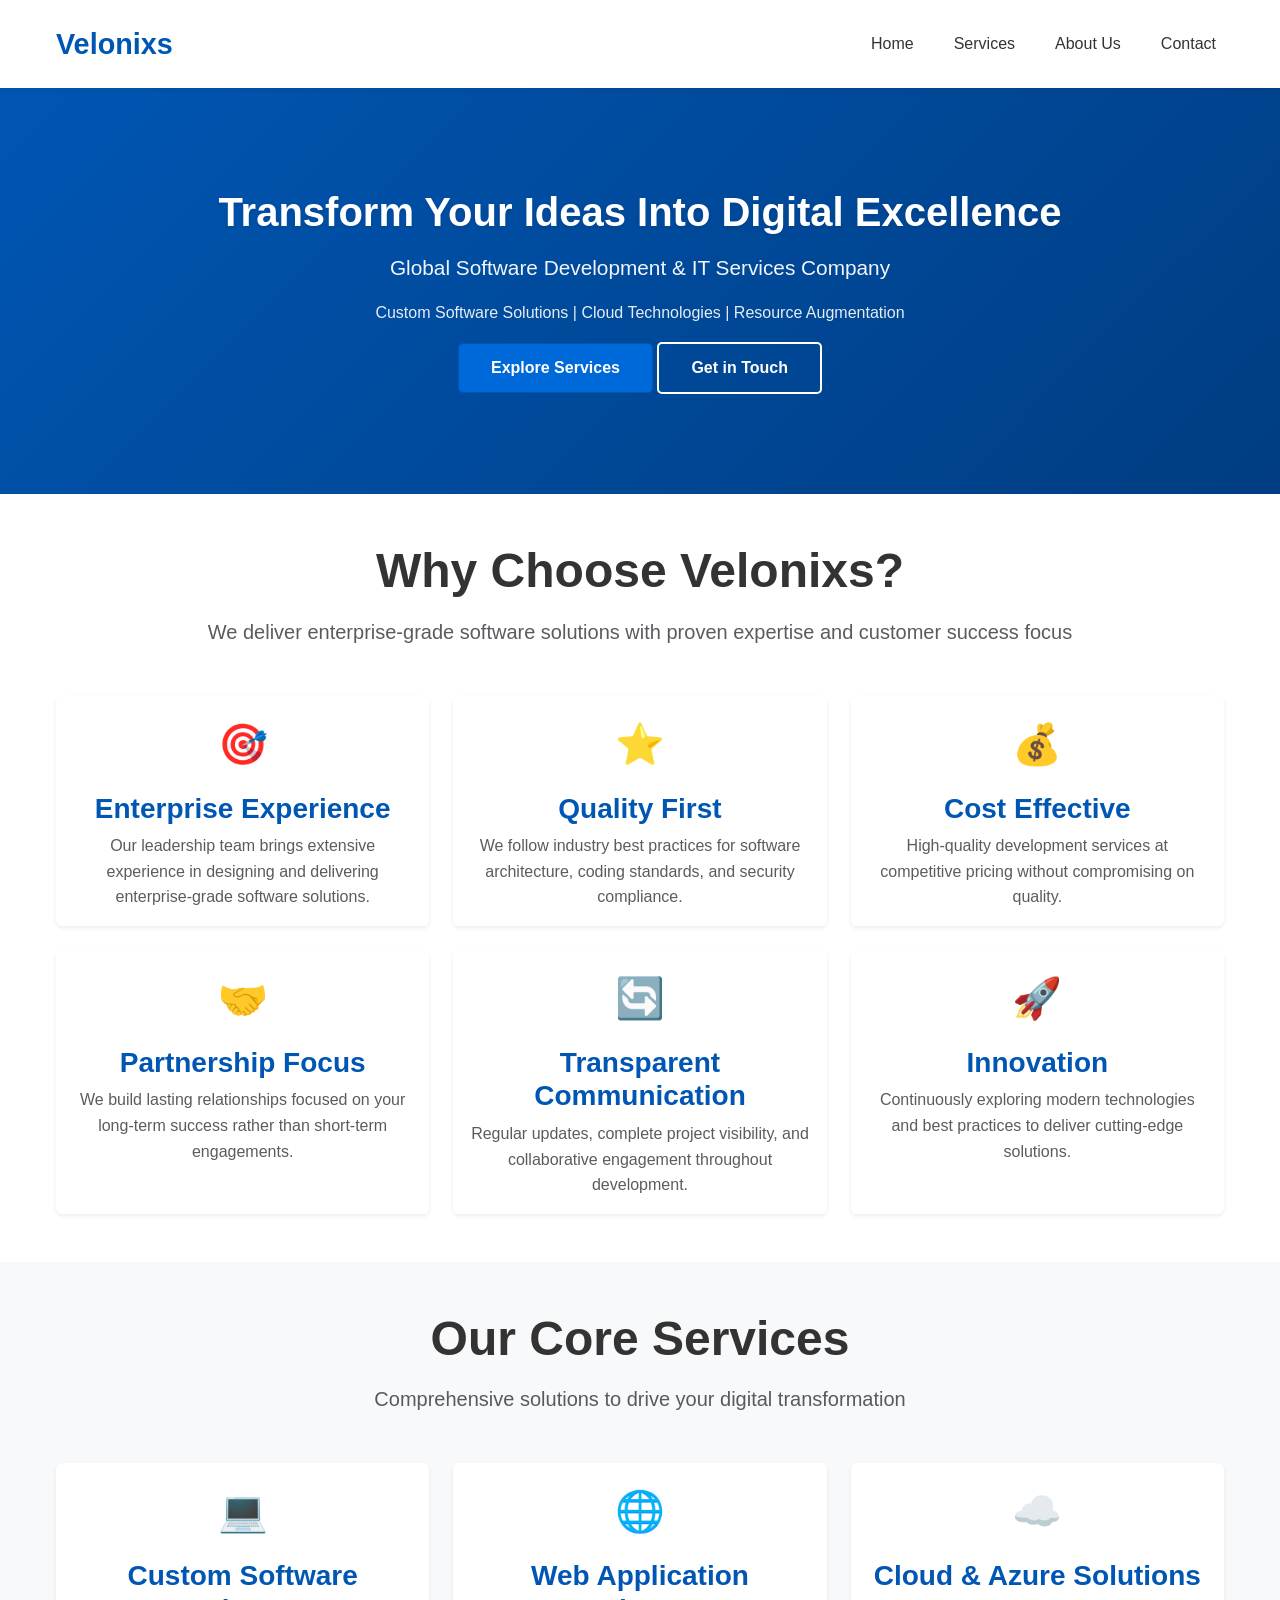
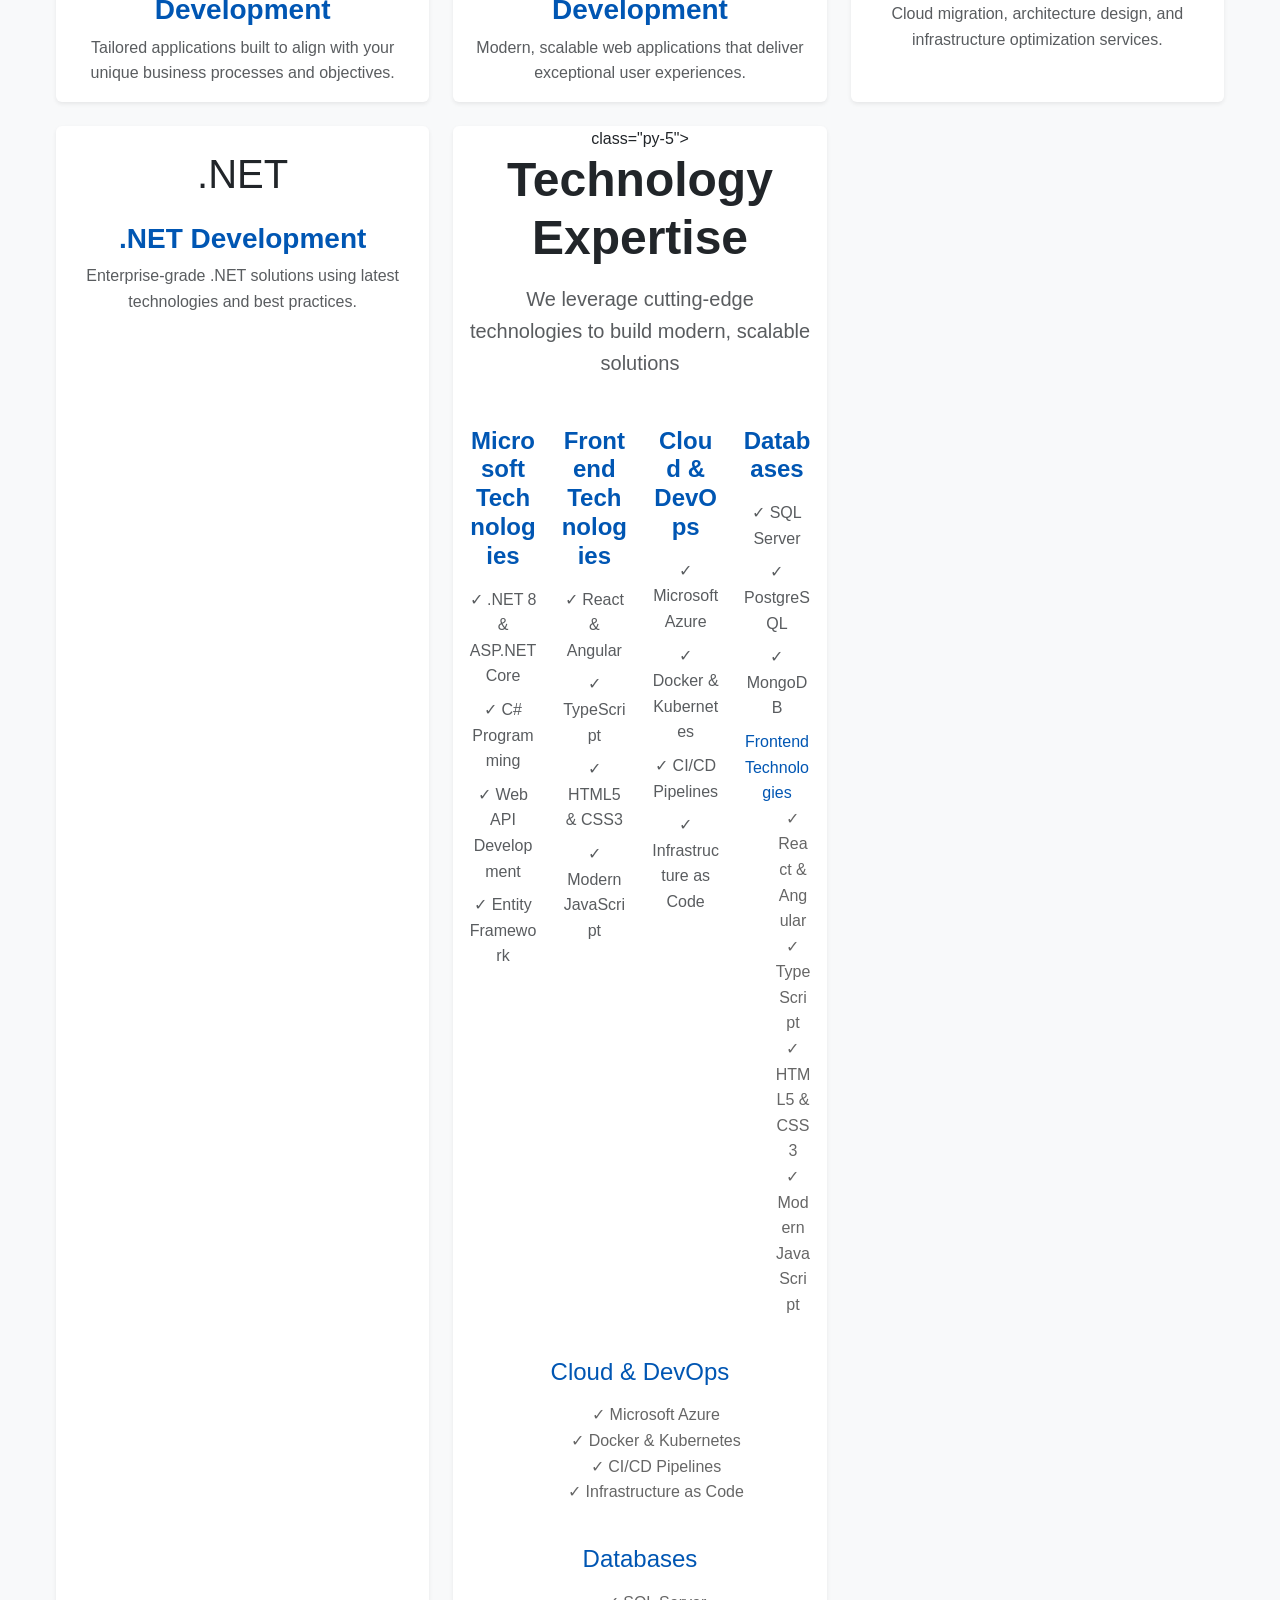
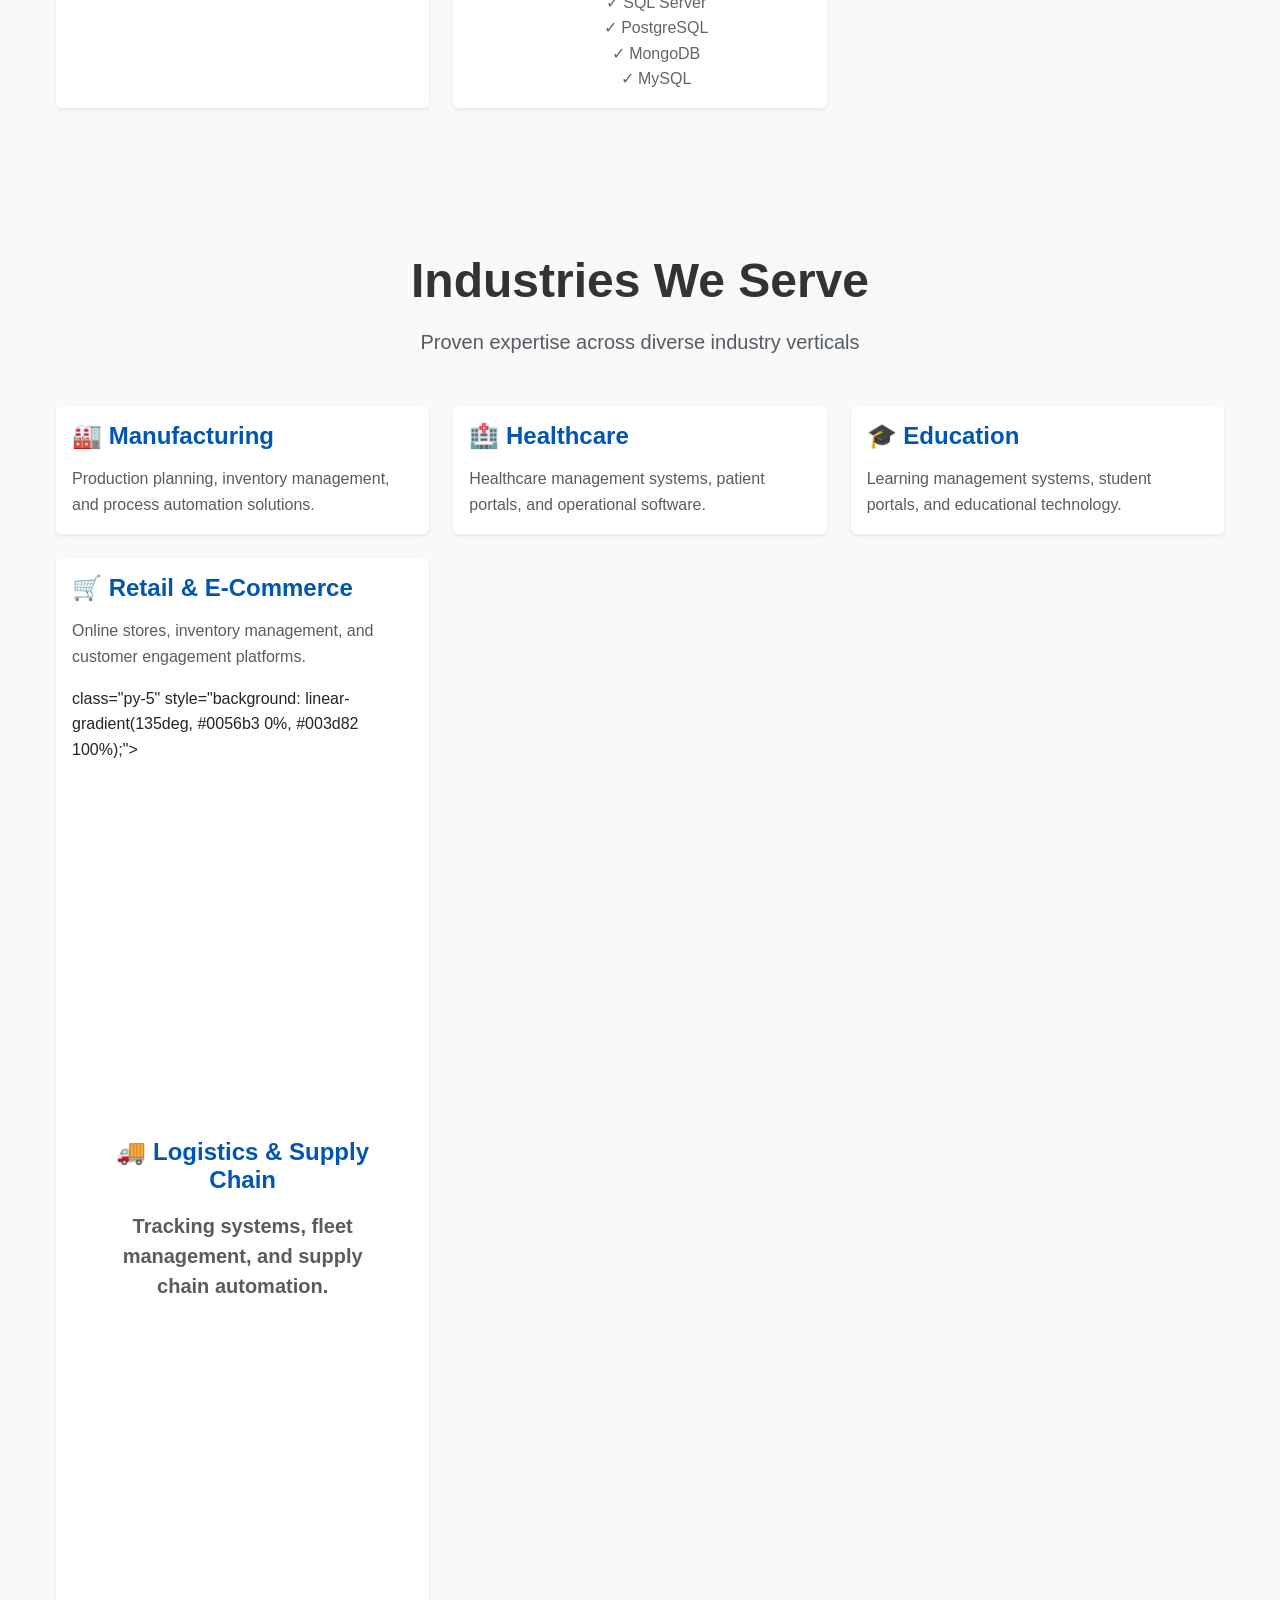
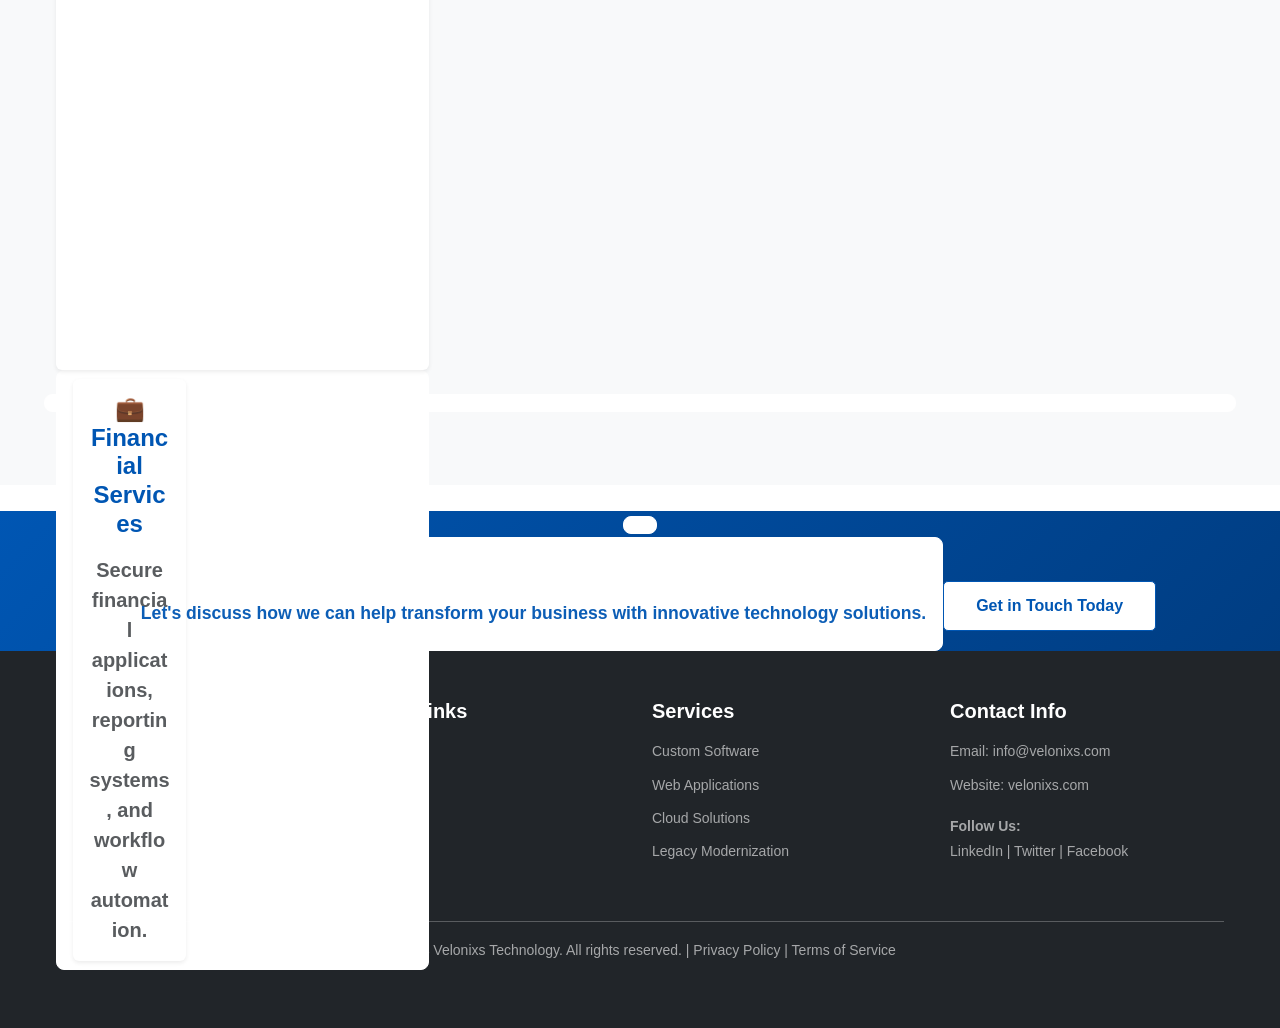
==== index.html @ e7ff10e7 "Initial commit" ====
<!DOCTYPE html>
<html lang="en">
<head>
  <meta charset="UTF-8">
  <meta name="viewport" content="width=device-width, initial-scale=1.0">
  <title>Velonixs - Software Development & IT Services</title>
  <!-- Bootstrap CSS -->
  <link href="https://cdn.jsdelivr.net/npm/bootstrap@5.3.0/dist/css/bootstrap.min.css" rel="stylesheet">
  <link rel="stylesheet" href="assets/css/style.css">
</head>
<body>
  <!-- Navigation -->
  <nav class="navbar navbar-expand-lg navbar-light bg-white sticky-top shadow-sm">
    <div class="container">
      <a class="navbar-brand fw-bold" href="index.html" style="color: #0056b3; font-size: 1.8rem;">Velonixs</a>
      <button class="navbar-toggler" type="button" data-bs-toggle="collapse" data-bs-target="#navbarNav" aria-controls="navbarNav" aria-expanded="false" aria-label="Toggle navigation">
        <span class="navbar-toggler-icon"></span>
      </button>
      <div class="collapse navbar-collapse" id="navbarNav">
        <div class="navbar-nav ms-auto">
          <a class="nav-link" href="index.html">Home</a>
          <a class="nav-link" href="services.html">Services</a>
          <a class="nav-link" href="about.html">About Us</a>
          <a class="nav-link" href="contact.html">Contact</a>
        </div>
      </div>
    </div>
  </nav>

  <!-- Hero Section -->
  <section class="hero">
    <div class="container">
      <h1>Transform Your Ideas Into Digital Excellence</h1>
      <p>Global Software Development & IT Services Company</p>
      <p style="font-size: 1rem; opacity: 0.9;">Custom Software Solutions | Cloud Technologies | Resource Augmentation</p>
      <div class="hero-cta">
        <a href="services.html" class="btn btn-primary" style="display: inline-block; padding: 0.75rem 2rem; background-color: #0069d9; color: white; border-radius: 5px; font-weight: 600;">Explore Services</a>
        <a href="contact.html" class="btn btn-outline-primary" style="display: inline-block; padding: 0.75rem 2rem; color: white; border: 2px solid white; border-radius: 5px; font-weight: 600;">Get in Touch</a>
      </div>
    </div>
  </section>

  <!-- Why Choose Us -->
  <section class="py-5">
    <div class="container">
      <div class="text-center mb-5">
        <h2 class="display-5 fw-bold mb-3">Why Choose Velonixs?</h2>
        <p class="lead text-muted">We deliver enterprise-grade software solutions with proven expertise and customer success focus</p>
      </div>
      <div class="row g-4">
        <div class="col-md-6 col-lg-4">
          <div class="card h-100 border-0 shadow-sm text-center">
            <div class="card-body">
              <div class="fs-1 mb-3">🎯</div>
              <h3 class="card-title text-primary">Enterprise Experience</h3>
              <p class="card-text text-muted">Our leadership team brings extensive experience in designing and delivering enterprise-grade software solutions.</p>
            </div>
          </div>
        </div>
        <div class="col-md-6 col-lg-4">
          <div class="card h-100 border-0 shadow-sm text-center">
            <div class="card-body">
              <div class="fs-1 mb-3">⭐</div>
              <h3 class="card-title text-primary">Quality First</h3>
              <p class="card-text text-muted">We follow industry best practices for software architecture, coding standards, and security compliance.</p>
            </div>
          </div>
        </div>
        <div class="col-md-6 col-lg-4">
          <div class="card h-100 border-0 shadow-sm text-center">
            <div class="card-body">
              <div class="fs-1 mb-3">💰</div>
              <h3 class="card-title text-primary">Cost Effective</h3>
              <p class="card-text text-muted">High-quality development services at competitive pricing without compromising on quality.</p>
            </div>
          </div>
        </div>
        <div class="col-md-6 col-lg-4">
          <div class="card h-100 border-0 shadow-sm text-center">
            <div class="card-body">
              <div class="fs-1 mb-3">🤝</div>
              <h3 class="card-title text-primary">Partnership Focus</h3>
              <p class="card-text text-muted">We build lasting relationships focused on your long-term success rather than short-term engagements.</p>
            </div>
          </div>
        </div>
        <div class="col-md-6 col-lg-4">
          <div class="card h-100 border-0 shadow-sm text-center">
            <div class="card-body">
              <div class="fs-1 mb-3">🔄</div>
              <h3 class="card-title text-primary">Transparent Communication</h3>
              <p class="card-text text-muted">Regular updates, complete project visibility, and collaborative engagement throughout development.</p>
            </div>
          </div>
        </div>
        <div class="col-md-6 col-lg-4">
          <div class="card h-100 border-0 shadow-sm text-center">
            <div class="card-body">
              <div class="fs-1 mb-3">🚀</div>
              <h3 class="card-title text-primary">Innovation</h3>
              <p class="card-text text-muted">Continuously exploring modern technologies and best practices to deliver cutting-edge solutions.</p>
            </div>
          </div>
        </div>
      </div>
    </div>
  </section>

  <!-- Quick Services -->
  <section class="py-5 bg-light">
    <div class="container">
      <div class="text-center mb-5">
        <h2 class="display-5 fw-bold mb-3">Our Core Services</h2>
        <p class="lead text-muted">Comprehensive solutions to drive your digital transformation</p>
      </div>
      <div class="row g-4 mb-5">
        <div class="col-md-6 col-lg-4">
          <div class="card h-100 border-0 shadow-sm text-center">
            <div class="card-body">
              <div class="fs-1 mb-3">💻</div>
              <h3 class="card-title text-primary">Custom Software Development</h3>
              <p class="card-text text-muted">Tailored applications built to align with your unique business processes and objectives.</p>
            </div>
          </div>
        </div>
        <div class="col-md-6 col-lg-4">
          <div class="card h-100 border-0 shadow-sm text-center">
            <div class="card-body">
              <div class="fs-1 mb-3">🌐</div>
              <h3 class="card-title text-primary">Web Application Development</h3>
              <p class="card-text text-muted">Modern, scalable web applications that deliver exceptional user experiences.</p>
            </div>
          </div>
        </div>
        <div class="col-md-6 col-lg-4">
          <div class="card h-100 border-0 shadow-sm text-center">
            <div class="card-body">
              <div class="fs-1 mb-3">☁️</div>
              <h3 class="card-title text-primary">Cloud & Azure Solutions</h3>
              <p class="card-text text-muted">Cloud migration, architecture design, and infrastructure optimization services.</p>
            </div>
          </div>
        </div>
        <div class="col-md-6 col-lg-4">
          <div class="card h-100 border-0 shadow-sm text-center">
            <div class="card-body">
              <div class="fs-1 mb-3">.NET</div>
              <h3 class="card-title text-primary">.NET Development</h3>
              <p class="card-text text-muted">Enterprise-grade .NET solutions using latest technologies and best practices.</p>
            </div>
          </div>
        </div>
        <div class="col-md-6 col-lg-4">
          <div class="card h-100 border-0 shadow-sm text-center">
           class="py-5">
    <div class="container">
      <div class="text-center mb-5">
        <h2 class="display-5 fw-bold mb-3">Technology Expertise</h2>
        <p class="lead text-muted">We leverage cutting-edge technologies to build modern, scalable solutions</p>
      </div>
      <div class="row g-4">
        <div class="col-md-6 col-lg-3">
          <h4 class="text-primary fw-bold mb-3">Microsoft Technologies</h4>
          <ul class="list-unstyled text-muted">
            <li class="mb-2">✓ .NET 8 & ASP.NET Core</li>
            <li class="mb-2">✓ C# Programming</li>
            <li class="mb-2">✓ Web API Development</li>
            <li class="mb-2">✓ Entity Framework</li>
          </ul>
        </div>
        <div class="col-md-6 col-lg-3">
          <h4 class="text-primary fw-bold mb-3">Frontend Technologies</h4>
          <ul class="list-unstyled text-muted">
            <li class="mb-2">✓ React & Angular</li>
            <li class="mb-2">✓ TypeScript</li>
            <li class="mb-2">✓ HTML5 & CSS3</li>
            <li class="mb-2">✓ Modern JavaScript</li>
          </ul>
        </div>
        <div class="col-md-6 col-lg-3">
          <h4 class="text-primary fw-bold mb-3">Cloud & DevOps</h4>
          <ul class="list-unstyled text-muted">
            <li class="mb-2">✓ Microsoft Azure</li>
            <li class="mb-2">✓ Docker & Kubernetes</li>
            <li class="mb-2">✓ CI/CD Pipelines</li>
            <li class="mb-2">✓ Infrastructure as Code</li>
          </ul>
        </div>
        <div class="col-md-6 col-lg-3">
          <h4 class="text-primary fw-bold mb-3">Databases</h4>
          <ul class="list-unstyled text-muted">
            <li class="mb-2">✓ SQL Server</li>
            <li class="mb-2">✓ PostgreSQL</li>
            <li class="mb-2">✓ MongoDB</li>
            <li class="mb-2"
          <h4 style="color: #0056b3; margin-bottom: 1rem;">Frontend Technologies</h4>
          <ul style="list-style: none; color: #666;">
            <li>✓ React & Angular</li>
            <li>✓ TypeScript</li>
            <li>✓ HTML5 & CSS3</li>
            <li>✓ Modern JavaScript</li>
          </ul>
        </div>
        <div>
          <h4 style="color: #0056b3; margin-bottom: 1rem;">Cloud & DevOps</h4>
          <ul style="list-style: none; color: #666;">
            <li>✓ Microsoft Azure</li>
            <li>✓ Docker & Kubernetes</li>
            <li>✓ CI/CD Pipelines</li>
            <li>✓ Infrastructure as Code</li>
          </ul>
        </div>
        <div>
          <h4 style="color: #0056b3; margin-bottom: 1rem;">Databases</h4>
          <ul style="list-style: none; color: #666;">
            <li>✓ SQL Server</li>
            <li>✓ PostgreSQL</li>
            <li>✓ MongoDB</li>
            <li>✓ MySQL</li>
          </ul>
        </div>
      </div>
    </div>
  </section>

  <!-- Industries We Serve -->
  <section class="py-5 bg-light">
    <div class="container">
      <div class="text-center mb-5">
        <h2 class="display-5 fw-bold mb-3">Industries We Serve</h2>
        <p class="lead text-muted">Proven expertise across diverse industry verticals</p>
      </div>
      <div class="row g-4">
        <div class="col-md-6 col-lg-4">
          <div class="card h-100 border-0 shadow-sm">
            <div class="card-body">
              <h4 class="card-title text-primary mb-3">🏭 Manufacturing</h4>
              <p class="card-text text-muted">Production planning, inventory management, and process automation solutions.</p>
            </div>
          </div>
        </div>
        <div class="col-md-6 col-lg-4">
          <div class="card h-100 border-0 shadow-sm">
            <div class="card-body">
              <h4 class="card-title text-primary mb-3">🏥 Healthcare</h4>
              <p class="card-text text-muted">Healthcare management systems, patient portals, and operational software.</p>
            </div>
          </div>
        </div>
        <div class="col-md-6 col-lg-4">
          <div class="card h-100 border-0 shadow-sm">
            <div class="card-body">
              <h4 class="card-title text-primary mb-3">🎓 Education</h4>
              <p class="card-text text-muted">Learning management systems, student portals, and educational technology.</p>
            </div>
          </div>
        </div>
        <div class="col-md-6 col-lg-4">
          <div class="card h-100 border-0 shadow-sm">
            <div class="card-body">
              <h4 class="card-title text-primary mb-3">🛒 Retail & E-Commerce</h4>
              <p class="card-text text-muted">Online stores, inventory management, and customer engagement platforms.</p>
           class="py-5" style="background: linear-gradient(135deg, #0056b3 0%, #003d82 100%);">
    <div class="container text-center text-white">
      <h2 class="display-5 fw-bold mb-3">Ready to Accelerate Your Digital Journey?</h2>
      <p class="lead mb-4">Let's discuss how we can help transform your business with innovative technology solutions.</p>
      <a href="contact.html" class="btn btn-light btn-lg fw-bold
            <div class="card-body">
              <h4 class="card-title text-primary mb-3">🚚 Logistics & Supply Chain</h4>
              <p class="card-text text-muted">Tracking systems, fleet management, and supply chain automation.</p>
            </div>
          </div>
        </div>
        <div class="col-md-6 col-lg-4">
          <div class="card h-100 border-0 shadow-sm">
            <div class="card-body">
              <h4 class="card-title text-primary mb-3">💼 Financial Services</h4>
              <p class="card-text text-muted">Secure financial applications, reporting systems, and workflow automation.</p>
            </div>
          </div>
        </div>
      </div>
    </div>
  </section>

  <!-- CTA Section -->
  <section style="background: linear-gradient(135deg, #0056b3 0%, #003d82 100%); color: white; text-align: center;">
    <div class="container">
      <h2 style="color: white;">Ready to Accelerate Your Digital Journey?</h2>
      <p style="font-size: 1.1rem; margin-top: 1rem; opacity: 0.95;">Let's discuss how we can help transform your business with innovative technology solutions.</p>
      <a href="contact.html" class="btn btn-primary" style="display: inline-block; margin-top: 1.5rem; padding: 0.75rem 2rem; background-color: white; color: #0056b3; border-radius: 5px; font-weight: 600;">Get in Touch Today</a>
    </div>
  </section>

  <!-- Footer -->
  <footer class="bg-dark text-white py-5">
    <div class="container">
      <div class="row g-4 mb-4">
        <div class="col-md-6 col-lg-3">
          <h5 class="fw-bold mb-3">Velonixs Technology</h5>
          <p class="text-white-50 small">Global software development and IT services company specializing in custom software solutions and cloud technologies.</p>
          <p class="text-white-50 small">Headquartered in India | Serving Clients Globally</p>
        </div>
        <div class="col-md-6 col-lg-3">
          <h5 class="fw-bold mb-3">Quick Links</h5>
          <ul class="list-unstyled text-white-50">
            <li class="mb-2"><a href="index.html" class="text-white-50 text-decoration-none">Home</a></li>
            <li class="mb-2"><a href="services.html" class="text-white-50 text-decoration-none">Services</a></li>
            <li class="mb-2"><a href="about.html" class="text-white-50 text-decoration-none">About Us</a></li>
            <li class="mb-2"><a href="contact.html" class="text-white-50 text-decoration-none">Contact</a></li>
          </ul>
        </div>
        <div class="col-md-6 col-lg-3">
          <h5 class="fw-bold mb-3">Services</h5>
          <ul class="list-unstyled text-white-50 small">
            <li class="mb-2"><a href="services.html#custom-software" class="text-white-50 text-decoration-none">Custom Software</a></li>
            <li class="mb-2"><a href="services.html#web-apps" class="text-white-50 text-decoration-none">Web Applications</a></li>
            <li class="mb-2"><a href="services.html#cloud" class="text-white-50 text-decoration-none">Cloud Solutions</a></li>
            <li class="mb-2"><a href="services.html#legacy" class="text-white-50 text-decoration-none">Legacy Modernization</a></li>
          </ul>
        </div>
        <div class="col-md-6 col-lg-3">
          <h5 class="fw-bold mb-3">Contact Info</h5>
          <ul class="list-unstyled text-white-50 small">
            <li class="mb-2">Email: <a href="mailto:info@velonixs.com" class="text-white-50 text-decoration-none">info@velonixs.com</a></li>
            <li class="mb-2">Website: <a href="https://velonixs.com" class="text-white-50 text-decoration-none">velonixs.com</a></li>
            <li class="mt-3">
              <strong>Follow Us:</strong><br>
              <a href="#" class="text-white-50 text-decoration-none">LinkedIn</a> |
              <a href="#" class="text-white-50 text-decoration-none">Twitter</a> |
              <a href="#" class="text-white-50 text-decoration-none">Facebook</a>
            </li>
          </ul>
        </div>
      </div>
      <hr class="bg-white-50">
      <div class="text-center text-white-50 small">
        <p>&copy; 2024 Velonixs Technology. All rights reserved. | <a href="#" class="text-white-50 text-decoration-none">Privacy Policy</a> | <a href="#" class="text-white-50 text-decoration-none">Terms of Service</a></p>
      </div>
    </div>
  </footer>

  <!-- Bootstrap JS -->
  <script src="https://cdn.jsdelivr.net/npm/bootstrap@5.3.0/dist/js/bootstrap.bundle.min.js"></script>
  <script src="assets/js/main.js"></script>
</body>
</html>
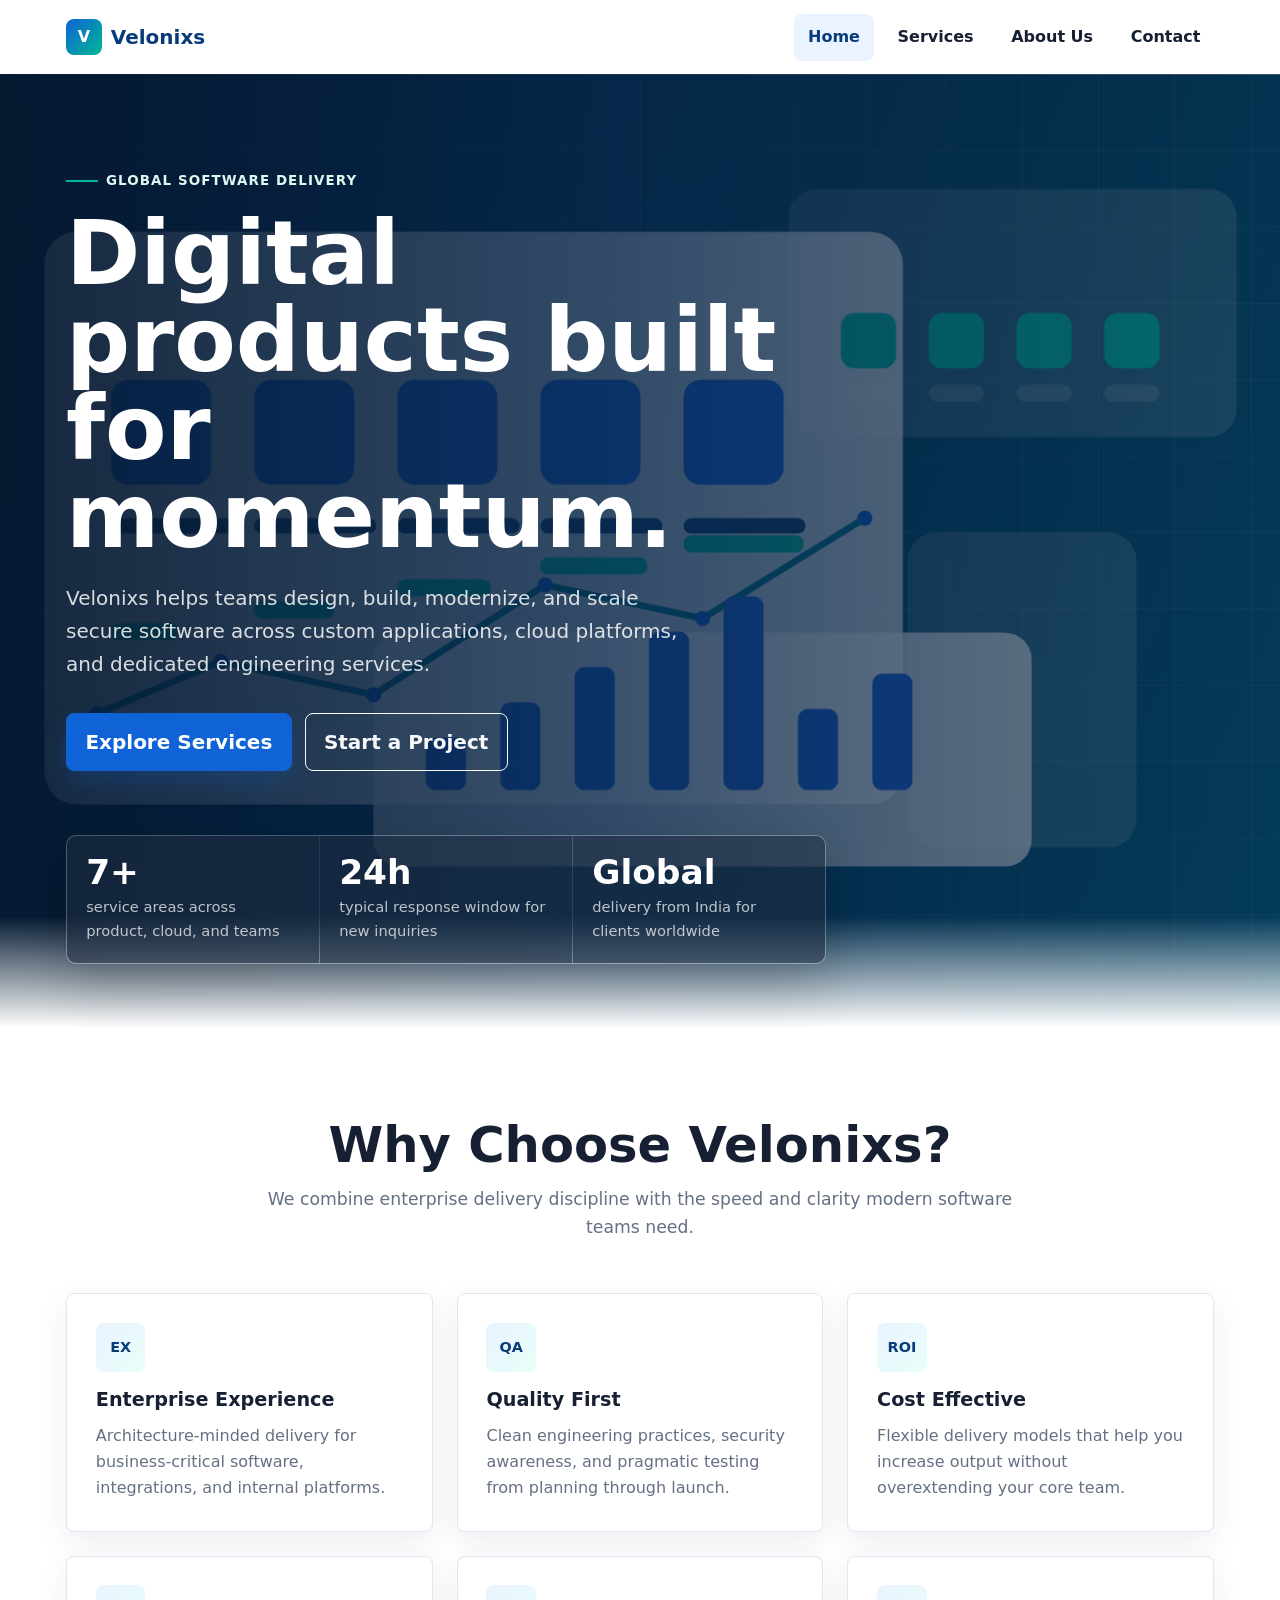
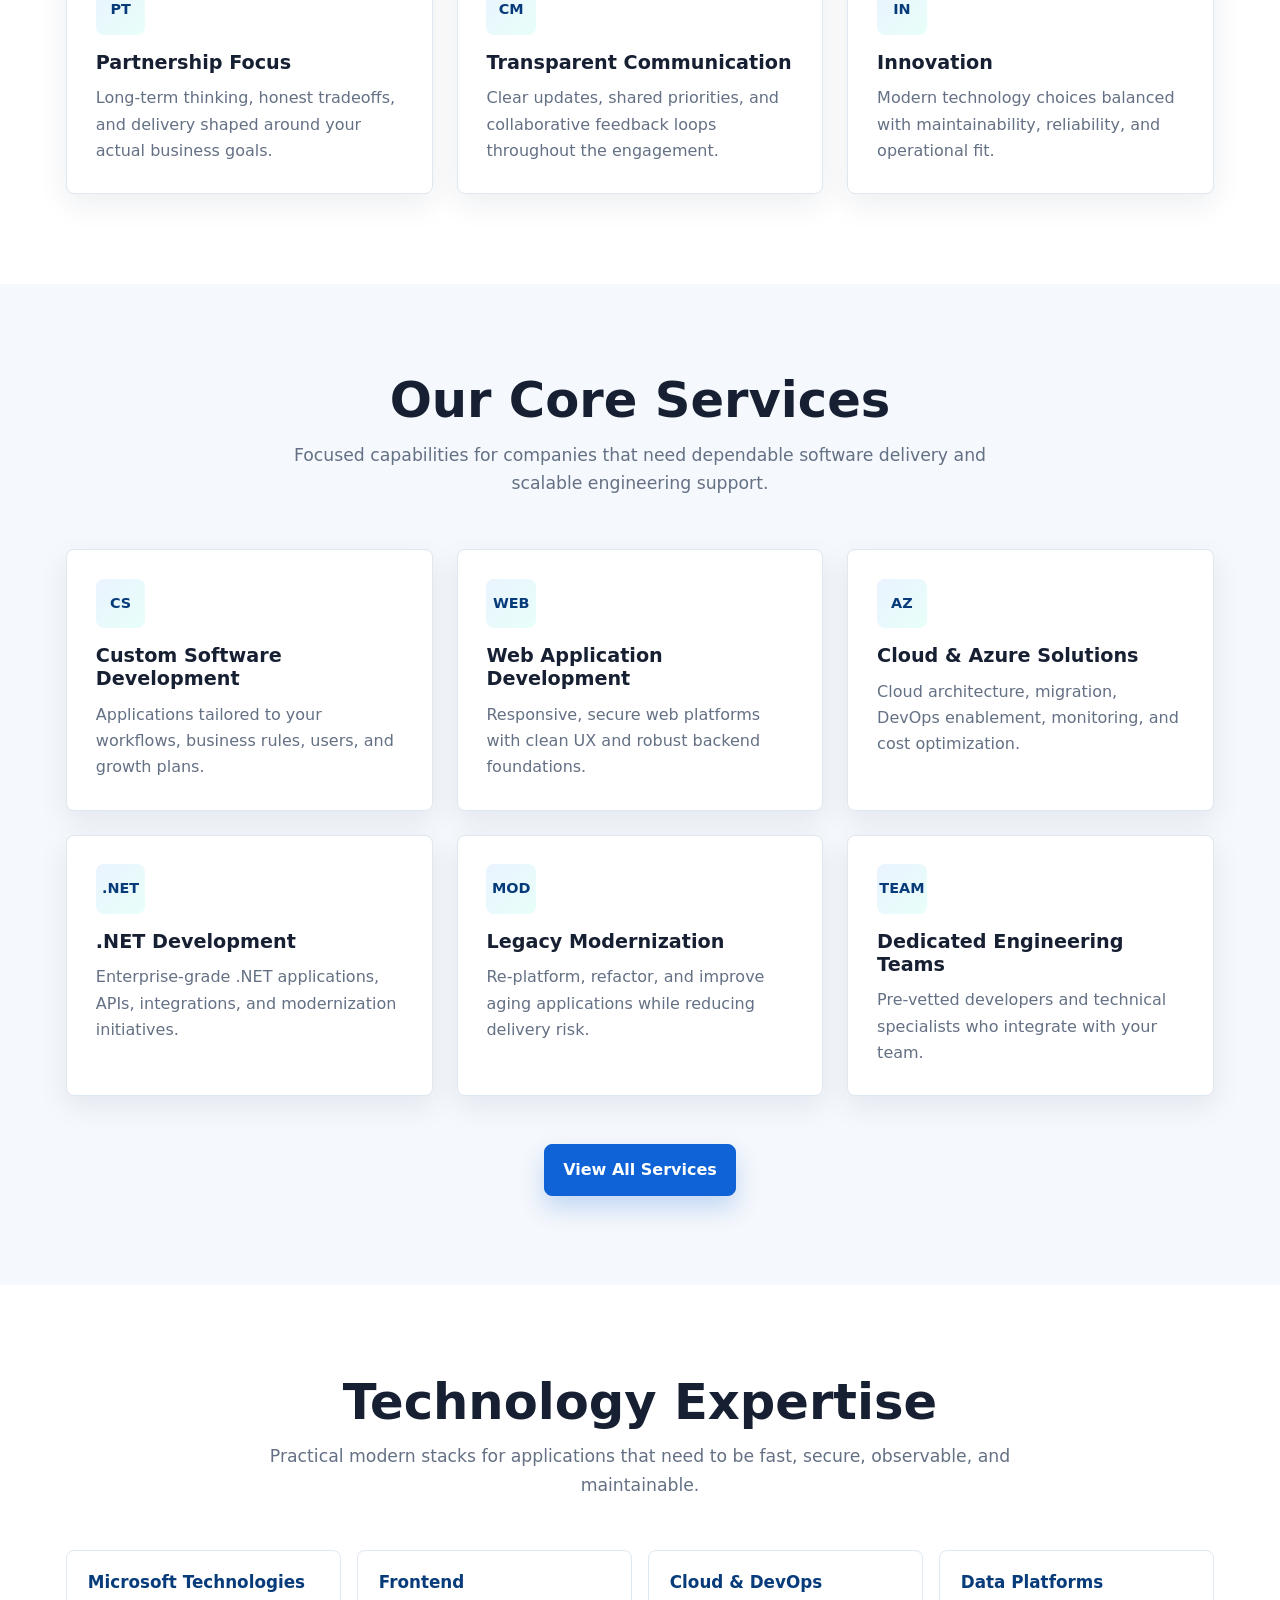
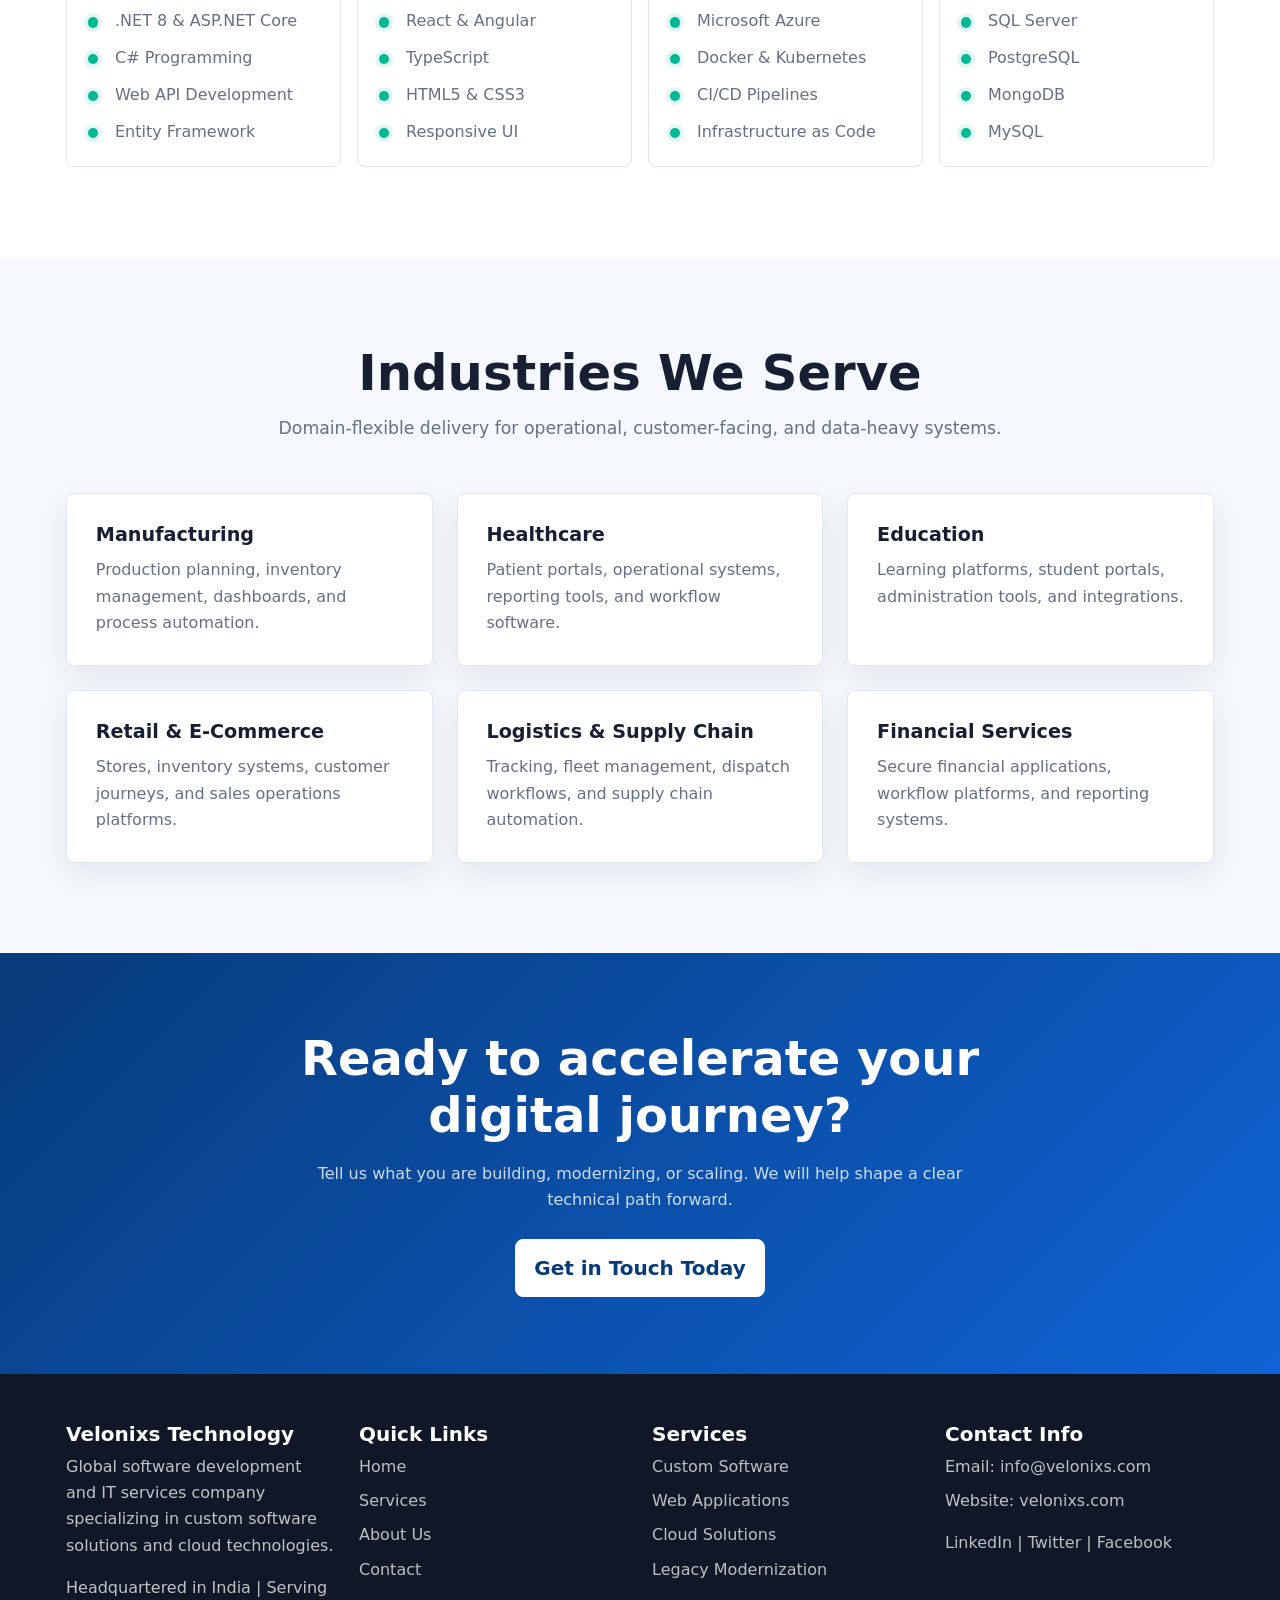
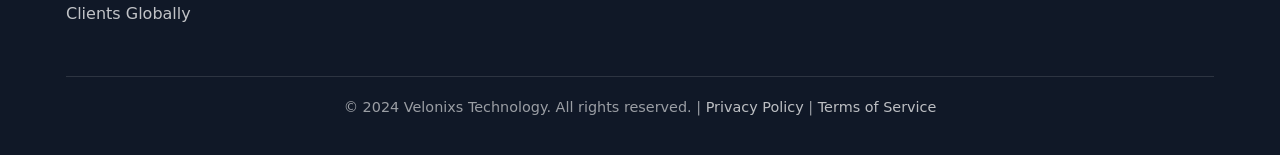
==== commit b72c2d72: "Improve responsive website UI" ====
--- a/index.html
+++ b/index.html
@@ -4,15 +4,14 @@
   <meta charset="UTF-8">
   <meta name="viewport" content="width=device-width, initial-scale=1.0">
   <title>Velonixs - Software Development & IT Services</title>
-  <!-- Bootstrap CSS -->
+  <meta name="description" content="Velonixs Technology builds custom software, cloud platforms, web applications, and dedicated engineering teams for growing businesses.">
   <link href="https://cdn.jsdelivr.net/npm/bootstrap@5.3.0/dist/css/bootstrap.min.css" rel="stylesheet">
   <link rel="stylesheet" href="assets/css/style.css">
 </head>
 <body>
-  <!-- Navigation -->
   <nav class="navbar navbar-expand-lg navbar-light bg-white sticky-top shadow-sm">
     <div class="container">
-      <a class="navbar-brand fw-bold" href="index.html" style="color: #0056b3; font-size: 1.8rem;">Velonixs</a>
+      <a class="navbar-brand d-flex align-items-center" href="index.html"><span class="brand-mark">V</span>Velonixs</a>
       <button class="navbar-toggler" type="button" data-bs-toggle="collapse" data-bs-target="#navbarNav" aria-controls="navbarNav" aria-expanded="false" aria-label="Toggle navigation">
         <span class="navbar-toggler-icon"></span>
       </button>
@@ -27,320 +26,288 @@
     </div>
   </nav>
 
-  <!-- Hero Section -->
-  <section class="hero">
+  <main>
+    <section class="hero">
+      <div class="container">
+        <div class="hero-content">
+          <span class="eyebrow">Global software delivery</span>
+          <h1>Digital products built for momentum.</h1>
+          <p>Velonixs helps teams design, build, modernize, and scale secure software across custom applications, cloud platforms, and dedicated engineering services.</p>
+          <div class="hero-actions">
+            <a href="services.html" class="btn btn-primary btn-lg">Explore Services</a>
+            <a href="contact.html" class="btn btn-outline-light btn-lg">Start a Project</a>
+          </div>
+        </div>
+        <div class="hero-stats" aria-label="Velonixs delivery highlights">
+          <div class="stat">
+            <strong>7+</strong>
+            <span>service areas across product, cloud, and teams</span>
+          </div>
+          <div class="stat">
+            <strong>24h</strong>
+            <span>typical response window for new inquiries</span>
+          </div>
+          <div class="stat">
+            <strong>Global</strong>
+            <span>delivery from India for clients worldwide</span>
+          </div>
+        </div>
+      </div>
+    </section>
+
+    <section class="section">
+      <div class="container">
+        <div class="section-heading">
+          <h2>Why Choose Velonixs?</h2>
+          <p>We combine enterprise delivery discipline with the speed and clarity modern software teams need.</p>
+        </div>
+        <div class="row g-4">
+          <div class="col-md-6 col-lg-4">
+            <article class="feature-card">
+              <span class="icon-box">EX</span>
+              <h3>Enterprise Experience</h3>
+              <p>Architecture-minded delivery for business-critical software, integrations, and internal platforms.</p>
+            </article>
+          </div>
+          <div class="col-md-6 col-lg-4">
+            <article class="feature-card">
+              <span class="icon-box">QA</span>
+              <h3>Quality First</h3>
+              <p>Clean engineering practices, security awareness, and pragmatic testing from planning through launch.</p>
+            </article>
+          </div>
+          <div class="col-md-6 col-lg-4">
+            <article class="feature-card">
+              <span class="icon-box">ROI</span>
+              <h3>Cost Effective</h3>
+              <p>Flexible delivery models that help you increase output without overextending your core team.</p>
+            </article>
+          </div>
+          <div class="col-md-6 col-lg-4">
+            <article class="feature-card">
+              <span class="icon-box">PT</span>
+              <h3>Partnership Focus</h3>
+              <p>Long-term thinking, honest tradeoffs, and delivery shaped around your actual business goals.</p>
+            </article>
+          </div>
+          <div class="col-md-6 col-lg-4">
+            <article class="feature-card">
+              <span class="icon-box">CM</span>
+              <h3>Transparent Communication</h3>
+              <p>Clear updates, shared priorities, and collaborative feedback loops throughout the engagement.</p>
+            </article>
+          </div>
+          <div class="col-md-6 col-lg-4">
+            <article class="feature-card">
+              <span class="icon-box">IN</span>
+              <h3>Innovation</h3>
+              <p>Modern technology choices balanced with maintainability, reliability, and operational fit.</p>
+            </article>
+          </div>
+        </div>
+      </div>
+    </section>
+
+    <section class="section section-alt">
+      <div class="container">
+        <div class="section-heading">
+          <h2>Our Core Services</h2>
+          <p>Focused capabilities for companies that need dependable software delivery and scalable engineering support.</p>
+        </div>
+        <div class="row g-4">
+          <div class="col-md-6 col-xl-4">
+            <article class="service-card">
+              <span class="icon-box">CS</span>
+              <h3>Custom Software Development</h3>
+              <p>Applications tailored to your workflows, business rules, users, and growth plans.</p>
+            </article>
+          </div>
+          <div class="col-md-6 col-xl-4">
+            <article class="service-card">
+              <span class="icon-box">WEB</span>
+              <h3>Web Application Development</h3>
+              <p>Responsive, secure web platforms with clean UX and robust backend foundations.</p>
+            </article>
+          </div>
+          <div class="col-md-6 col-xl-4">
+            <article class="service-card">
+              <span class="icon-box">AZ</span>
+              <h3>Cloud & Azure Solutions</h3>
+              <p>Cloud architecture, migration, DevOps enablement, monitoring, and cost optimization.</p>
+            </article>
+          </div>
+          <div class="col-md-6 col-xl-4">
+            <article class="service-card">
+              <span class="icon-box">.NET</span>
+              <h3>.NET Development</h3>
+              <p>Enterprise-grade .NET applications, APIs, integrations, and modernization initiatives.</p>
+            </article>
+          </div>
+          <div class="col-md-6 col-xl-4">
+            <article class="service-card">
+              <span class="icon-box">MOD</span>
+              <h3>Legacy Modernization</h3>
+              <p>Re-platform, refactor, and improve aging applications while reducing delivery risk.</p>
+            </article>
+          </div>
+          <div class="col-md-6 col-xl-4">
+            <article class="service-card">
+              <span class="icon-box">TEAM</span>
+              <h3>Dedicated Engineering Teams</h3>
+              <p>Pre-vetted developers and technical specialists who integrate with your team.</p>
+            </article>
+          </div>
+        </div>
+        <div class="text-center mt-5">
+          <a href="services.html" class="btn btn-primary">View All Services</a>
+        </div>
+      </div>
+    </section>
+
+    <section class="section">
+      <div class="container">
+        <div class="section-heading">
+          <h2>Technology Expertise</h2>
+          <p>Practical modern stacks for applications that need to be fast, secure, observable, and maintainable.</p>
+        </div>
+        <div class="tech-grid">
+          <article class="tech-card">
+            <h3>Microsoft Technologies</h3>
+            <ul class="check-list">
+              <li>.NET 8 & ASP.NET Core</li>
+              <li>C# Programming</li>
+              <li>Web API Development</li>
+              <li>Entity Framework</li>
+            </ul>
+          </article>
+          <article class="tech-card">
+            <h3>Frontend</h3>
+            <ul class="check-list">
+              <li>React & Angular</li>
+              <li>TypeScript</li>
+              <li>HTML5 & CSS3</li>
+              <li>Responsive UI</li>
+            </ul>
+          </article>
+          <article class="tech-card">
+            <h3>Cloud & DevOps</h3>
+            <ul class="check-list">
+              <li>Microsoft Azure</li>
+              <li>Docker & Kubernetes</li>
+              <li>CI/CD Pipelines</li>
+              <li>Infrastructure as Code</li>
+            </ul>
+          </article>
+          <article class="tech-card">
+            <h3>Data Platforms</h3>
+            <ul class="check-list">
+              <li>SQL Server</li>
+              <li>PostgreSQL</li>
+              <li>MongoDB</li>
+              <li>MySQL</li>
+            </ul>
+          </article>
+        </div>
+      </div>
+    </section>
+
+    <section class="section section-alt">
+      <div class="container">
+        <div class="section-heading">
+          <h2>Industries We Serve</h2>
+          <p>Domain-flexible delivery for operational, customer-facing, and data-heavy systems.</p>
+        </div>
+        <div class="row g-4">
+          <div class="col-md-6 col-lg-4">
+            <article class="value-card">
+              <h3>Manufacturing</h3>
+              <p>Production planning, inventory management, dashboards, and process automation.</p>
+            </article>
+          </div>
+          <div class="col-md-6 col-lg-4">
+            <article class="value-card">
+              <h3>Healthcare</h3>
+              <p>Patient portals, operational systems, reporting tools, and workflow software.</p>
+            </article>
+          </div>
+          <div class="col-md-6 col-lg-4">
+            <article class="value-card">
+              <h3>Education</h3>
+              <p>Learning platforms, student portals, administration tools, and integrations.</p>
+            </article>
+          </div>
+          <div class="col-md-6 col-lg-4">
+            <article class="value-card">
+              <h3>Retail & E-Commerce</h3>
+              <p>Stores, inventory systems, customer journeys, and sales operations platforms.</p>
+            </article>
+          </div>
+          <div class="col-md-6 col-lg-4">
+            <article class="value-card">
+              <h3>Logistics & Supply Chain</h3>
+              <p>Tracking, fleet management, dispatch workflows, and supply chain automation.</p>
+            </article>
+          </div>
+          <div class="col-md-6 col-lg-4">
+            <article class="value-card">
+              <h3>Financial Services</h3>
+              <p>Secure financial applications, workflow platforms, and reporting systems.</p>
+            </article>
+          </div>
+        </div>
+      </div>
+    </section>
+
+    <section class="cta-band">
+      <div class="container">
+        <h2>Ready to accelerate your digital journey?</h2>
+        <p>Tell us what you are building, modernizing, or scaling. We will help shape a clear technical path forward.</p>
+        <a href="contact.html" class="btn btn-light btn-lg">Get in Touch Today</a>
+      </div>
+    </section>
+  </main>
+
+  <footer class="footer">
     <div class="container">
-      <h1>Transform Your Ideas Into Digital Excellence</h1>
-      <p>Global Software Development & IT Services Company</p>
-      <p style="font-size: 1rem; opacity: 0.9;">Custom Software Solutions | Cloud Technologies | Resource Augmentation</p>
-      <div class="hero-cta">
-        <a href="services.html" class="btn btn-primary" style="display: inline-block; padding: 0.75rem 2rem; background-color: #0069d9; color: white; border-radius: 5px; font-weight: 600;">Explore Services</a>
-        <a href="contact.html" class="btn btn-outline-primary" style="display: inline-block; padding: 0.75rem 2rem; color: white; border: 2px solid white; border-radius: 5px; font-weight: 600;">Get in Touch</a>
-      </div>
-    </div>
-  </section>
-
-  <!-- Why Choose Us -->
-  <section class="py-5">
-    <div class="container">
-      <div class="text-center mb-5">
-        <h2 class="display-5 fw-bold mb-3">Why Choose Velonixs?</h2>
-        <p class="lead text-muted">We deliver enterprise-grade software solutions with proven expertise and customer success focus</p>
-      </div>
-      <div class="row g-4">
-        <div class="col-md-6 col-lg-4">
-          <div class="card h-100 border-0 shadow-sm text-center">
-            <div class="card-body">
-              <div class="fs-1 mb-3">🎯</div>
-              <h3 class="card-title text-primary">Enterprise Experience</h3>
-              <p class="card-text text-muted">Our leadership team brings extensive experience in designing and delivering enterprise-grade software solutions.</p>
-            </div>
-          </div>
-        </div>
-        <div class="col-md-6 col-lg-4">
-          <div class="card h-100 border-0 shadow-sm text-center">
-            <div class="card-body">
-              <div class="fs-1 mb-3">⭐</div>
-              <h3 class="card-title text-primary">Quality First</h3>
-              <p class="card-text text-muted">We follow industry best practices for software architecture, coding standards, and security compliance.</p>
-            </div>
-          </div>
-        </div>
-        <div class="col-md-6 col-lg-4">
-          <div class="card h-100 border-0 shadow-sm text-center">
-            <div class="card-body">
-              <div class="fs-1 mb-3">💰</div>
-              <h3 class="card-title text-primary">Cost Effective</h3>
-              <p class="card-text text-muted">High-quality development services at competitive pricing without compromising on quality.</p>
-            </div>
-          </div>
-        </div>
-        <div class="col-md-6 col-lg-4">
-          <div class="card h-100 border-0 shadow-sm text-center">
-            <div class="card-body">
-              <div class="fs-1 mb-3">🤝</div>
-              <h3 class="card-title text-primary">Partnership Focus</h3>
-              <p class="card-text text-muted">We build lasting relationships focused on your long-term success rather than short-term engagements.</p>
-            </div>
-          </div>
-        </div>
-        <div class="col-md-6 col-lg-4">
-          <div class="card h-100 border-0 shadow-sm text-center">
-            <div class="card-body">
-              <div class="fs-1 mb-3">🔄</div>
-              <h3 class="card-title text-primary">Transparent Communication</h3>
-              <p class="card-text text-muted">Regular updates, complete project visibility, and collaborative engagement throughout development.</p>
-            </div>
-          </div>
-        </div>
-        <div class="col-md-6 col-lg-4">
-          <div class="card h-100 border-0 shadow-sm text-center">
-            <div class="card-body">
-              <div class="fs-1 mb-3">🚀</div>
-              <h3 class="card-title text-primary">Innovation</h3>
-              <p class="card-text text-muted">Continuously exploring modern technologies and best practices to deliver cutting-edge solutions.</p>
-            </div>
-          </div>
-        </div>
-      </div>
-    </div>
-  </section>
-
-  <!-- Quick Services -->
-  <section class="py-5 bg-light">
-    <div class="container">
-      <div class="text-center mb-5">
-        <h2 class="display-5 fw-bold mb-3">Our Core Services</h2>
-        <p class="lead text-muted">Comprehensive solutions to drive your digital transformation</p>
-      </div>
-      <div class="row g-4 mb-5">
-        <div class="col-md-6 col-lg-4">
-          <div class="card h-100 border-0 shadow-sm text-center">
-            <div class="card-body">
-              <div class="fs-1 mb-3">💻</div>
-              <h3 class="card-title text-primary">Custom Software Development</h3>
-              <p class="card-text text-muted">Tailored applications built to align with your unique business processes and objectives.</p>
-            </div>
-          </div>
-        </div>
-        <div class="col-md-6 col-lg-4">
-          <div class="card h-100 border-0 shadow-sm text-center">
-            <div class="card-body">
-              <div class="fs-1 mb-3">🌐</div>
-              <h3 class="card-title text-primary">Web Application Development</h3>
-              <p class="card-text text-muted">Modern, scalable web applications that deliver exceptional user experiences.</p>
-            </div>
-          </div>
-        </div>
-        <div class="col-md-6 col-lg-4">
-          <div class="card h-100 border-0 shadow-sm text-center">
-            <div class="card-body">
-              <div class="fs-1 mb-3">☁️</div>
-              <h3 class="card-title text-primary">Cloud & Azure Solutions</h3>
-              <p class="card-text text-muted">Cloud migration, architecture design, and infrastructure optimization services.</p>
-            </div>
-          </div>
-        </div>
-        <div class="col-md-6 col-lg-4">
-          <div class="card h-100 border-0 shadow-sm text-center">
-            <div class="card-body">
-              <div class="fs-1 mb-3">.NET</div>
-              <h3 class="card-title text-primary">.NET Development</h3>
-              <p class="card-text text-muted">Enterprise-grade .NET solutions using latest technologies and best practices.</p>
-            </div>
-          </div>
-        </div>
-        <div class="col-md-6 col-lg-4">
-          <div class="card h-100 border-0 shadow-sm text-center">
-           class="py-5">
-    <div class="container">
-      <div class="text-center mb-5">
-        <h2 class="display-5 fw-bold mb-3">Technology Expertise</h2>
-        <p class="lead text-muted">We leverage cutting-edge technologies to build modern, scalable solutions</p>
-      </div>
       <div class="row g-4">
         <div class="col-md-6 col-lg-3">
-          <h4 class="text-primary fw-bold mb-3">Microsoft Technologies</h4>
-          <ul class="list-unstyled text-muted">
-            <li class="mb-2">✓ .NET 8 & ASP.NET Core</li>
-            <li class="mb-2">✓ C# Programming</li>
-            <li class="mb-2">✓ Web API Development</li>
-            <li class="mb-2">✓ Entity Framework</li>
+          <h5>Velonixs Technology</h5>
+          <p>Global software development and IT services company specializing in custom software solutions and cloud technologies.</p>
+          <p>Headquartered in India | Serving Clients Globally</p>
+        </div>
+        <div class="col-md-6 col-lg-3">
+          <h5>Quick Links</h5>
+          <ul class="list-unstyled">
+            <li class="mb-2"><a href="index.html">Home</a></li>
+            <li class="mb-2"><a href="services.html">Services</a></li>
+            <li class="mb-2"><a href="about.html">About Us</a></li>
+            <li class="mb-2"><a href="contact.html">Contact</a></li>
           </ul>
         </div>
         <div class="col-md-6 col-lg-3">
-          <h4 class="text-primary fw-bold mb-3">Frontend Technologies</h4>
-          <ul class="list-unstyled text-muted">
-            <li class="mb-2">✓ React & Angular</li>
-            <li class="mb-2">✓ TypeScript</li>
-            <li class="mb-2">✓ HTML5 & CSS3</li>
-            <li class="mb-2">✓ Modern JavaScript</li>
+          <h5>Services</h5>
+          <ul class="list-unstyled">
+            <li class="mb-2"><a href="services.html#custom-software">Custom Software</a></li>
+            <li class="mb-2"><a href="services.html#web-apps">Web Applications</a></li>
+            <li class="mb-2"><a href="services.html#cloud">Cloud Solutions</a></li>
+            <li class="mb-2"><a href="services.html#legacy">Legacy Modernization</a></li>
           </ul>
         </div>
         <div class="col-md-6 col-lg-3">
-          <h4 class="text-primary fw-bold mb-3">Cloud & DevOps</h4>
-          <ul class="list-unstyled text-muted">
-            <li class="mb-2">✓ Microsoft Azure</li>
-            <li class="mb-2">✓ Docker & Kubernetes</li>
-            <li class="mb-2">✓ CI/CD Pipelines</li>
-            <li class="mb-2">✓ Infrastructure as Code</li>
+          <h5>Contact Info</h5>
+          <ul class="list-unstyled">
+            <li class="mb-2">Email: <a href="mailto:info@velonixs.com">info@velonixs.com</a></li>
+            <li class="mb-2">Website: <a href="https://velonixs.com">velonixs.com</a></li>
+            <li class="mt-3"><a href="#">LinkedIn</a> | <a href="#">Twitter</a> | <a href="#">Facebook</a></li>
           </ul>
         </div>
-        <div class="col-md-6 col-lg-3">
-          <h4 class="text-primary fw-bold mb-3">Databases</h4>
-          <ul class="list-unstyled text-muted">
-            <li class="mb-2">✓ SQL Server</li>
-            <li class="mb-2">✓ PostgreSQL</li>
-            <li class="mb-2">✓ MongoDB</li>
-            <li class="mb-2"
-          <h4 style="color: #0056b3; margin-bottom: 1rem;">Frontend Technologies</h4>
-          <ul style="list-style: none; color: #666;">
-            <li>✓ React & Angular</li>
-            <li>✓ TypeScript</li>
-            <li>✓ HTML5 & CSS3</li>
-            <li>✓ Modern JavaScript</li>
-          </ul>
-        </div>
-        <div>
-          <h4 style="color: #0056b3; margin-bottom: 1rem;">Cloud & DevOps</h4>
-          <ul style="list-style: none; color: #666;">
-            <li>✓ Microsoft Azure</li>
-            <li>✓ Docker & Kubernetes</li>
-            <li>✓ CI/CD Pipelines</li>
-            <li>✓ Infrastructure as Code</li>
-          </ul>
-        </div>
-        <div>
-          <h4 style="color: #0056b3; margin-bottom: 1rem;">Databases</h4>
-          <ul style="list-style: none; color: #666;">
-            <li>✓ SQL Server</li>
-            <li>✓ PostgreSQL</li>
-            <li>✓ MongoDB</li>
-            <li>✓ MySQL</li>
-          </ul>
-        </div>
-      </div>
-    </div>
-  </section>
-
-  <!-- Industries We Serve -->
-  <section class="py-5 bg-light">
-    <div class="container">
-      <div class="text-center mb-5">
-        <h2 class="display-5 fw-bold mb-3">Industries We Serve</h2>
-        <p class="lead text-muted">Proven expertise across diverse industry verticals</p>
-      </div>
-      <div class="row g-4">
-        <div class="col-md-6 col-lg-4">
-          <div class="card h-100 border-0 shadow-sm">
-            <div class="card-body">
-              <h4 class="card-title text-primary mb-3">🏭 Manufacturing</h4>
-              <p class="card-text text-muted">Production planning, inventory management, and process automation solutions.</p>
-            </div>
-          </div>
-        </div>
-        <div class="col-md-6 col-lg-4">
-          <div class="card h-100 border-0 shadow-sm">
-            <div class="card-body">
-              <h4 class="card-title text-primary mb-3">🏥 Healthcare</h4>
-              <p class="card-text text-muted">Healthcare management systems, patient portals, and operational software.</p>
-            </div>
-          </div>
-        </div>
-        <div class="col-md-6 col-lg-4">
-          <div class="card h-100 border-0 shadow-sm">
-            <div class="card-body">
-              <h4 class="card-title text-primary mb-3">🎓 Education</h4>
-              <p class="card-text text-muted">Learning management systems, student portals, and educational technology.</p>
-            </div>
-          </div>
-        </div>
-        <div class="col-md-6 col-lg-4">
-          <div class="card h-100 border-0 shadow-sm">
-            <div class="card-body">
-              <h4 class="card-title text-primary mb-3">🛒 Retail & E-Commerce</h4>
-              <p class="card-text text-muted">Online stores, inventory management, and customer engagement platforms.</p>
-           class="py-5" style="background: linear-gradient(135deg, #0056b3 0%, #003d82 100%);">
-    <div class="container text-center text-white">
-      <h2 class="display-5 fw-bold mb-3">Ready to Accelerate Your Digital Journey?</h2>
-      <p class="lead mb-4">Let's discuss how we can help transform your business with innovative technology solutions.</p>
-      <a href="contact.html" class="btn btn-light btn-lg fw-bold
-            <div class="card-body">
-              <h4 class="card-title text-primary mb-3">🚚 Logistics & Supply Chain</h4>
-              <p class="card-text text-muted">Tracking systems, fleet management, and supply chain automation.</p>
-            </div>
-          </div>
-        </div>
-        <div class="col-md-6 col-lg-4">
-          <div class="card h-100 border-0 shadow-sm">
-            <div class="card-body">
-              <h4 class="card-title text-primary mb-3">💼 Financial Services</h4>
-              <p class="card-text text-muted">Secure financial applications, reporting systems, and workflow automation.</p>
-            </div>
-          </div>
-        </div>
-      </div>
-    </div>
-  </section>
-
-  <!-- CTA Section -->
-  <section style="background: linear-gradient(135deg, #0056b3 0%, #003d82 100%); color: white; text-align: center;">
-    <div class="container">
-      <h2 style="color: white;">Ready to Accelerate Your Digital Journey?</h2>
-      <p style="font-size: 1.1rem; margin-top: 1rem; opacity: 0.95;">Let's discuss how we can help transform your business with innovative technology solutions.</p>
-      <a href="contact.html" class="btn btn-primary" style="display: inline-block; margin-top: 1.5rem; padding: 0.75rem 2rem; background-color: white; color: #0056b3; border-radius: 5px; font-weight: 600;">Get in Touch Today</a>
-    </div>
-  </section>
-
-  <!-- Footer -->
-  <footer class="bg-dark text-white py-5">
-    <div class="container">
-      <div class="row g-4 mb-4">
-        <div class="col-md-6 col-lg-3">
-          <h5 class="fw-bold mb-3">Velonixs Technology</h5>
-          <p class="text-white-50 small">Global software development and IT services company specializing in custom software solutions and cloud technologies.</p>
-          <p class="text-white-50 small">Headquartered in India | Serving Clients Globally</p>
-        </div>
-        <div class="col-md-6 col-lg-3">
-          <h5 class="fw-bold mb-3">Quick Links</h5>
-          <ul class="list-unstyled text-white-50">
-            <li class="mb-2"><a href="index.html" class="text-white-50 text-decoration-none">Home</a></li>
-            <li class="mb-2"><a href="services.html" class="text-white-50 text-decoration-none">Services</a></li>
-            <li class="mb-2"><a href="about.html" class="text-white-50 text-decoration-none">About Us</a></li>
-            <li class="mb-2"><a href="contact.html" class="text-white-50 text-decoration-none">Contact</a></li>
-          </ul>
-        </div>
-        <div class="col-md-6 col-lg-3">
-          <h5 class="fw-bold mb-3">Services</h5>
-          <ul class="list-unstyled text-white-50 small">
-            <li class="mb-2"><a href="services.html#custom-software" class="text-white-50 text-decoration-none">Custom Software</a></li>
-            <li class="mb-2"><a href="services.html#web-apps" class="text-white-50 text-decoration-none">Web Applications</a></li>
-            <li class="mb-2"><a href="services.html#cloud" class="text-white-50 text-decoration-none">Cloud Solutions</a></li>
-            <li class="mb-2"><a href="services.html#legacy" class="text-white-50 text-decoration-none">Legacy Modernization</a></li>
-          </ul>
-        </div>
-        <div class="col-md-6 col-lg-3">
-          <h5 class="fw-bold mb-3">Contact Info</h5>
-          <ul class="list-unstyled text-white-50 small">
-            <li class="mb-2">Email: <a href="mailto:info@velonixs.com" class="text-white-50 text-decoration-none">info@velonixs.com</a></li>
-            <li class="mb-2">Website: <a href="https://velonixs.com" class="text-white-50 text-decoration-none">velonixs.com</a></li>
-            <li class="mt-3">
-              <strong>Follow Us:</strong><br>
-              <a href="#" class="text-white-50 text-decoration-none">LinkedIn</a> |
-              <a href="#" class="text-white-50 text-decoration-none">Twitter</a> |
-              <a href="#" class="text-white-50 text-decoration-none">Facebook</a>
-            </li>
-          </ul>
-        </div>
-      </div>
-      <hr class="bg-white-50">
-      <div class="text-center text-white-50 small">
-        <p>&copy; 2024 Velonixs Technology. All rights reserved. | <a href="#" class="text-white-50 text-decoration-none">Privacy Policy</a> | <a href="#" class="text-white-50 text-decoration-none">Terms of Service</a></p>
+      </div>
+      <div class="footer-bottom">
+        <p>&copy; 2024 Velonixs Technology. All rights reserved. | <a href="#">Privacy Policy</a> | <a href="#">Terms of Service</a></p>
       </div>
     </div>
   </footer>
 
-  <!-- Bootstrap JS -->
   <script src="https://cdn.jsdelivr.net/npm/bootstrap@5.3.0/dist/js/bootstrap.bundle.min.js"></script>
   <script src="assets/js/main.js"></script>
 </body>
--- a/assets/css/style.css
+++ b/assets/css/style.css
@@ -0,0 +1,630 @@
+/* Velonixs Technology - responsive site theme */
+:root {
+  --brand: #0f63d6;
+  --brand-dark: #073b7a;
+  --brand-soft: #eaf3ff;
+  --accent: #00b894;
+  --ink: #172033;
+  --muted: #647084;
+  --surface: #ffffff;
+  --surface-alt: #f5f8fc;
+  --line: #dfe7f1;
+  --shadow: 0 18px 48px rgba(16, 38, 74, 0.12);
+  --shadow-soft: 0 10px 30px rgba(16, 38, 74, 0.08);
+}
+
+* {
+  box-sizing: border-box;
+}
+
+html {
+  scroll-behavior: smooth;
+}
+
+body {
+  margin: 0;
+  color: var(--ink);
+  font-family: "Segoe UI", system-ui, -apple-system, BlinkMacSystemFont, sans-serif;
+  line-height: 1.65;
+  background: var(--surface);
+  overflow-x: hidden;
+}
+
+img {
+  max-width: 100%;
+  display: block;
+}
+
+a {
+  color: var(--brand);
+  text-decoration: none;
+}
+
+a:hover {
+  color: var(--brand-dark);
+}
+
+.container {
+  width: 100%;
+  max-width: 1180px;
+  margin-inline: auto;
+  padding-inline: 1rem;
+}
+
+.navbar {
+  padding-block: 0.85rem;
+  backdrop-filter: blur(12px);
+}
+
+.navbar-brand {
+  color: var(--brand-dark) !important;
+  font-weight: 800;
+  letter-spacing: 0;
+}
+
+.brand-mark {
+  display: inline-grid;
+  width: 2.25rem;
+  height: 2.25rem;
+  place-items: center;
+  margin-right: 0.55rem;
+  border-radius: 8px;
+  color: #fff;
+  background: linear-gradient(135deg, var(--brand), var(--accent));
+  font-size: 1rem;
+}
+
+.nav-link {
+  color: var(--ink) !important;
+  font-weight: 650;
+  margin-left: 0.65rem;
+  padding: 0.65rem 0.85rem !important;
+  border-radius: 8px;
+}
+
+.nav-link:hover,
+.nav-link.active {
+  color: var(--brand-dark) !important;
+  background: var(--brand-soft);
+}
+
+.btn {
+  border-radius: 8px;
+  font-weight: 750;
+  padding: 0.8rem 1.15rem;
+}
+
+.btn-primary {
+  background: var(--brand);
+  border-color: var(--brand);
+  box-shadow: 0 12px 24px rgba(15, 99, 214, 0.22);
+}
+
+.btn-primary:hover {
+  background: var(--brand-dark);
+  border-color: var(--brand-dark);
+}
+
+.btn-light {
+  color: var(--brand-dark);
+  background: #fff;
+  border-color: #fff;
+}
+
+.btn-outline-light:hover {
+  color: var(--brand-dark);
+}
+
+.hero {
+  position: relative;
+  overflow: hidden;
+  min-height: min(760px, calc(100vh - 76px));
+  padding: clamp(4rem, 7vw, 7.5rem) 0 clamp(3rem, 5vw, 5rem);
+  color: #fff;
+  background:
+    linear-gradient(90deg, rgba(5, 24, 48, 0.92), rgba(5, 35, 70, 0.78) 48%, rgba(5, 24, 48, 0.5)),
+    url("../img/hero-dashboard.png") center / cover no-repeat;
+}
+
+.hero::after {
+  content: "";
+  position: absolute;
+  inset: auto 0 0;
+  height: 7rem;
+  background: linear-gradient(180deg, rgba(255, 255, 255, 0), var(--surface));
+}
+
+.hero .container {
+  position: relative;
+  z-index: 1;
+}
+
+.hero-content {
+  max-width: min(720px, 100%);
+}
+
+.eyebrow {
+  display: inline-flex;
+  align-items: center;
+  gap: 0.5rem;
+  margin-bottom: 1.1rem;
+  color: #dff7f1;
+  font-size: 0.84rem;
+  font-weight: 800;
+  letter-spacing: 0.08em;
+  text-transform: uppercase;
+}
+
+.eyebrow::before {
+  content: "";
+  width: 2rem;
+  height: 2px;
+  background: var(--accent);
+}
+
+.hero h1 {
+  max-width: min(12ch, 100%);
+  margin: 0;
+  font-size: clamp(2.65rem, 7vw, 5.6rem);
+  line-height: 0.98;
+  font-weight: 850;
+}
+
+.hero p {
+  max-width: min(640px, 100%);
+  margin: 1.35rem 0 0;
+  color: rgba(255, 255, 255, 0.84);
+  font-size: clamp(1rem, 2.2vw, 1.25rem);
+}
+
+.hero-actions {
+  display: flex;
+  flex-wrap: wrap;
+  gap: 0.8rem;
+  margin-top: 2rem;
+}
+
+.hero-stats {
+  display: grid;
+  grid-template-columns: repeat(3, minmax(0, 1fr));
+  gap: 1px;
+  max-width: 760px;
+  margin-top: clamp(2.5rem, 5vw, 4.5rem);
+  overflow: hidden;
+  border: 1px solid rgba(255, 255, 255, 0.18);
+  border-radius: 10px;
+  background: rgba(255, 255, 255, 0.12);
+  box-shadow: 0 18px 50px rgba(0, 0, 0, 0.2);
+}
+
+.stat {
+  padding: 1.2rem;
+  background: rgba(4, 21, 42, 0.5);
+}
+
+.stat strong {
+  display: block;
+  color: #fff;
+  font-size: clamp(1.4rem, 3vw, 2.15rem);
+  line-height: 1;
+}
+
+.stat span {
+  display: block;
+  margin-top: 0.35rem;
+  color: rgba(255, 255, 255, 0.72);
+  font-size: 0.92rem;
+}
+
+.section {
+  padding: clamp(3.5rem, 7vw, 6rem) 0;
+}
+
+.section-alt {
+  background: var(--surface-alt);
+}
+
+.section-heading {
+  max-width: 760px;
+  margin: 0 auto clamp(2rem, 4vw, 3.25rem);
+  text-align: center;
+}
+
+.section-heading h2,
+.page-hero h1 {
+  margin: 0 0 0.8rem;
+  color: var(--ink);
+  font-size: clamp(2rem, 4vw, 3.1rem);
+  line-height: 1.1;
+  font-weight: 830;
+}
+
+.section-heading p,
+.page-hero p {
+  margin: 0;
+  color: var(--muted);
+  font-size: 1.08rem;
+}
+
+.page-hero {
+  padding: clamp(3.5rem, 6vw, 5.5rem) 0;
+  background:
+    linear-gradient(135deg, rgba(15, 99, 214, 0.96), rgba(0, 184, 148, 0.84)),
+    url("../img/hero-dashboard.png") center / cover no-repeat;
+  color: #fff;
+  text-align: center;
+}
+
+.page-hero h1,
+.page-hero p {
+  color: #fff;
+}
+
+.card,
+.feature-card,
+.service-card,
+.value-card,
+.contact-card {
+  height: 100%;
+  border: 1px solid var(--line);
+  border-radius: 8px;
+  background: var(--surface);
+  box-shadow: var(--shadow-soft);
+}
+
+.card,
+.feature-card,
+.service-card,
+.value-card,
+.contact-card,
+.process-step {
+  transition: transform 0.25s ease, box-shadow 0.25s ease, border-color 0.25s ease;
+}
+
+.card:hover,
+.feature-card:hover,
+.service-card:hover,
+.value-card:hover,
+.contact-card:hover,
+.process-step:hover {
+  transform: translateY(-4px);
+  border-color: rgba(15, 99, 214, 0.22);
+  box-shadow: var(--shadow);
+}
+
+.feature-card,
+.service-card,
+.value-card,
+.contact-card {
+  padding: clamp(1.25rem, 3vw, 1.8rem);
+}
+
+.icon-box {
+  display: inline-grid;
+  width: 3.1rem;
+  height: 3.1rem;
+  place-items: center;
+  margin-bottom: 1rem;
+  border-radius: 8px;
+  color: var(--brand-dark);
+  background: linear-gradient(135deg, var(--brand-soft), #e8fff9);
+  font-size: 0.9rem;
+  font-weight: 850;
+}
+
+.feature-card h3,
+.service-card h3,
+.value-card h3,
+.contact-card h3 {
+  margin: 0 0 0.7rem;
+  color: var(--ink);
+  font-size: 1.2rem;
+  font-weight: 800;
+}
+
+.feature-card p,
+.service-card p,
+.value-card p,
+.contact-card p {
+  margin: 0;
+  color: var(--muted);
+}
+
+.service-strip {
+  border-top: 1px solid var(--line);
+}
+
+.service-row {
+  align-items: center;
+  padding: clamp(3rem, 6vw, 5rem) 0;
+}
+
+.service-row + .service-row {
+  border-top: 1px solid var(--line);
+}
+
+.service-visual {
+  min-height: 320px;
+  padding: 2rem;
+  border-radius: 8px;
+  color: #fff;
+  background:
+    radial-gradient(circle at 20% 20%, rgba(255, 255, 255, 0.28), transparent 28%),
+    linear-gradient(135deg, var(--brand-dark), var(--brand), var(--accent));
+  box-shadow: var(--shadow);
+}
+
+.service-visual strong {
+  display: block;
+  margin-top: 1rem;
+  font-size: clamp(2.5rem, 5vw, 4rem);
+  line-height: 1;
+}
+
+.check-list {
+  display: grid;
+  gap: 0.65rem;
+  margin: 1rem 0 0;
+  padding: 0;
+  color: var(--muted);
+  list-style: none;
+}
+
+.check-list li {
+  position: relative;
+  padding-left: 1.7rem;
+}
+
+.check-list li::before {
+  content: "";
+  position: absolute;
+  left: 0;
+  top: 0.55rem;
+  width: 0.65rem;
+  height: 0.65rem;
+  border-radius: 50%;
+  background: var(--accent);
+  box-shadow: 0 0 0 4px rgba(0, 184, 148, 0.12);
+}
+
+.tech-grid {
+  display: grid;
+  grid-template-columns: repeat(4, minmax(0, 1fr));
+  gap: 1rem;
+}
+
+.tech-card,
+.process-step {
+  padding: 1.3rem;
+  border: 1px solid var(--line);
+  border-radius: 8px;
+  background: #fff;
+}
+
+.tech-card h3,
+.process-step h3 {
+  margin: 0 0 0.75rem;
+  color: var(--brand-dark);
+  font-size: 1.05rem;
+  font-weight: 800;
+}
+
+.process-step {
+  position: relative;
+}
+
+.step-number {
+  display: grid;
+  width: 2.7rem;
+  height: 2.7rem;
+  place-items: center;
+  margin-bottom: 1rem;
+  border-radius: 50%;
+  color: #fff;
+  background: var(--brand);
+  font-weight: 850;
+}
+
+.cta-band {
+  padding: clamp(3rem, 6vw, 5rem) 0;
+  color: #fff;
+  background: linear-gradient(135deg, var(--brand-dark), var(--brand));
+  text-align: center;
+}
+
+.cta-band h2 {
+  margin: 0 auto 1rem;
+  max-width: 760px;
+  font-size: clamp(2rem, 4vw, 3rem);
+  font-weight: 830;
+}
+
+.cta-band p {
+  max-width: 680px;
+  margin: 0 auto 1.6rem;
+  color: rgba(255, 255, 255, 0.8);
+}
+
+.contact-form {
+  padding: clamp(1.25rem, 3vw, 2rem);
+  border: 1px solid var(--line);
+  border-radius: 8px;
+  background: #fff;
+  box-shadow: var(--shadow);
+}
+
+.form-control,
+.form-select {
+  min-height: 3.1rem;
+  border-color: var(--line);
+  border-radius: 8px;
+}
+
+.form-control:focus,
+.form-select:focus,
+.form-check-input:focus {
+  border-color: var(--brand);
+  box-shadow: 0 0 0 0.24rem rgba(15, 99, 214, 0.16);
+}
+
+.form-check-input:checked {
+  background-color: var(--brand);
+  border-color: var(--brand);
+}
+
+.accordion {
+  --bs-accordion-border-color: var(--line);
+  --bs-accordion-border-radius: 8px;
+  --bs-accordion-inner-border-radius: 8px;
+  --bs-accordion-active-bg: var(--brand-soft);
+  --bs-accordion-active-color: var(--brand-dark);
+}
+
+.footer {
+  padding: 3rem 0 1.2rem;
+  color: rgba(255, 255, 255, 0.74);
+  background: #101827;
+}
+
+.footer h5 {
+  color: #fff;
+  font-weight: 800;
+}
+
+.footer a {
+  color: rgba(255, 255, 255, 0.72);
+}
+
+.footer a:hover {
+  color: #fff;
+}
+
+.footer-bottom {
+  margin-top: 2rem;
+  padding-top: 1.2rem;
+  border-top: 1px solid rgba(255, 255, 255, 0.12);
+  color: rgba(255, 255, 255, 0.58);
+  font-size: 0.9rem;
+  text-align: center;
+}
+
+@media (max-width: 991.98px) {
+  .navbar-collapse {
+    margin-top: 0.85rem;
+    padding: 0.7rem;
+    border: 1px solid var(--line);
+    border-radius: 8px;
+    background: #fff;
+    box-shadow: var(--shadow-soft);
+  }
+
+  .nav-link {
+    margin-left: 0;
+  }
+
+  .hero {
+    min-height: auto;
+  }
+
+  .hero h1 {
+    max-width: 11ch;
+  }
+
+  .tech-grid {
+    grid-template-columns: repeat(2, minmax(0, 1fr));
+  }
+}
+
+@media (max-width: 767.98px) {
+  html,
+  body {
+    max-width: 100%;
+    overflow-x: hidden;
+  }
+
+  .container {
+    padding-inline: 0.75rem;
+  }
+
+  .row {
+    --bs-gutter-x: 1.5rem;
+  }
+
+  .g-5 {
+    --bs-gutter-x: 1.5rem;
+    --bs-gutter-y: 1.5rem;
+  }
+
+  .navbar > .container,
+  .hero > .container {
+    width: 100vw;
+    max-width: 100vw;
+  }
+
+  .navbar-toggler {
+    display: block;
+    margin-left: auto;
+    border-color: var(--line);
+  }
+
+  .navbar-toggler-icon {
+    background-image: var(--bs-navbar-toggler-icon-bg);
+  }
+
+  .hero {
+    padding-top: 3.5rem;
+    background-position: 58% center;
+  }
+
+  .hero h1 {
+    font-size: clamp(2.15rem, 10vw, 2.9rem);
+  }
+
+  .hero-content,
+  .hero h1,
+  .hero p,
+  .hero-stats {
+    width: calc(100vw - 1.5rem);
+    max-width: calc(100vw - 1.5rem);
+  }
+
+  .hero-actions .btn {
+    width: 100%;
+  }
+
+  .hero-stats {
+    grid-template-columns: 1fr;
+  }
+
+  .section-heading {
+    text-align: left;
+  }
+
+  .service-visual {
+    min-height: 220px;
+  }
+}
+
+@media (max-width: 575.98px) {
+  .brand-mark {
+    width: 2rem;
+    height: 2rem;
+  }
+
+  .navbar-brand {
+    font-size: 1.25rem;
+  }
+
+  .tech-grid {
+    grid-template-columns: 1fr;
+  }
+
+  .feature-card,
+  .service-card,
+  .value-card,
+  .contact-card,
+  .tech-card,
+  .process-step {
+    padding: 1.1rem;
+  }
+}
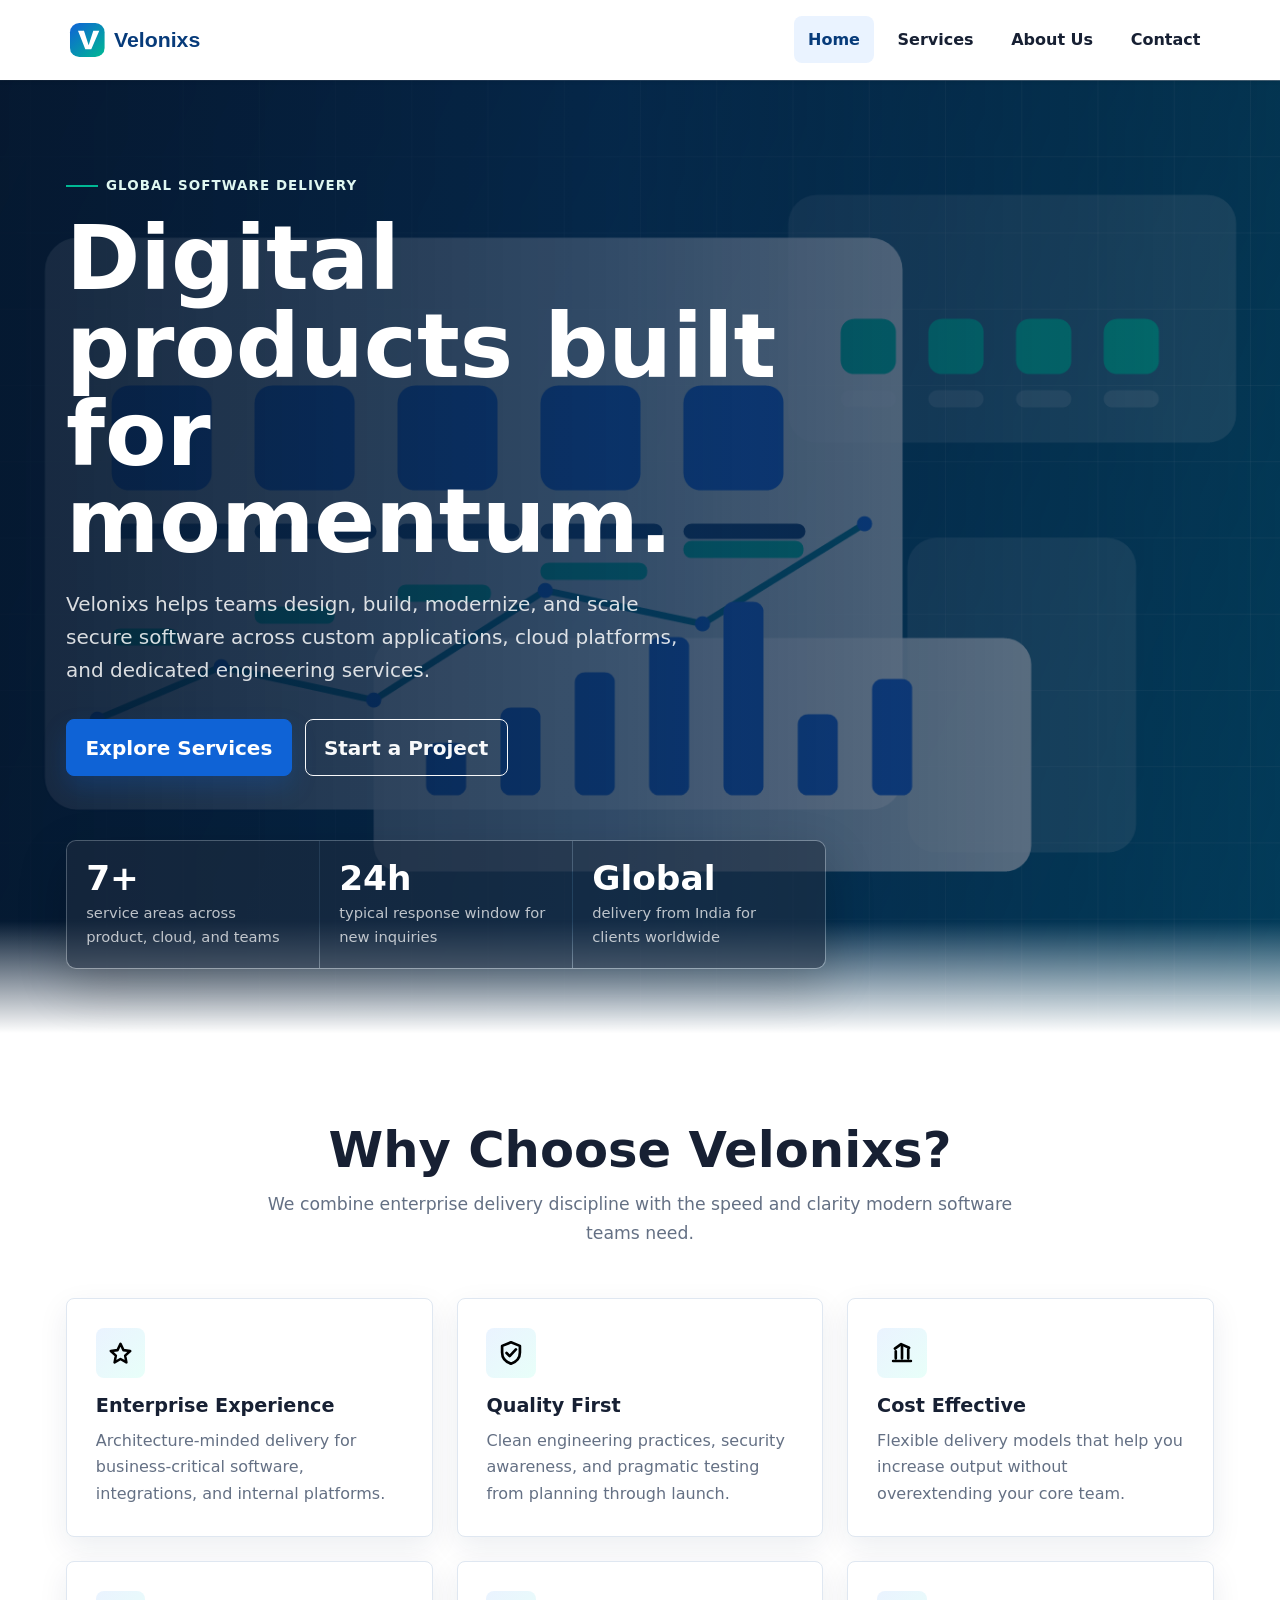
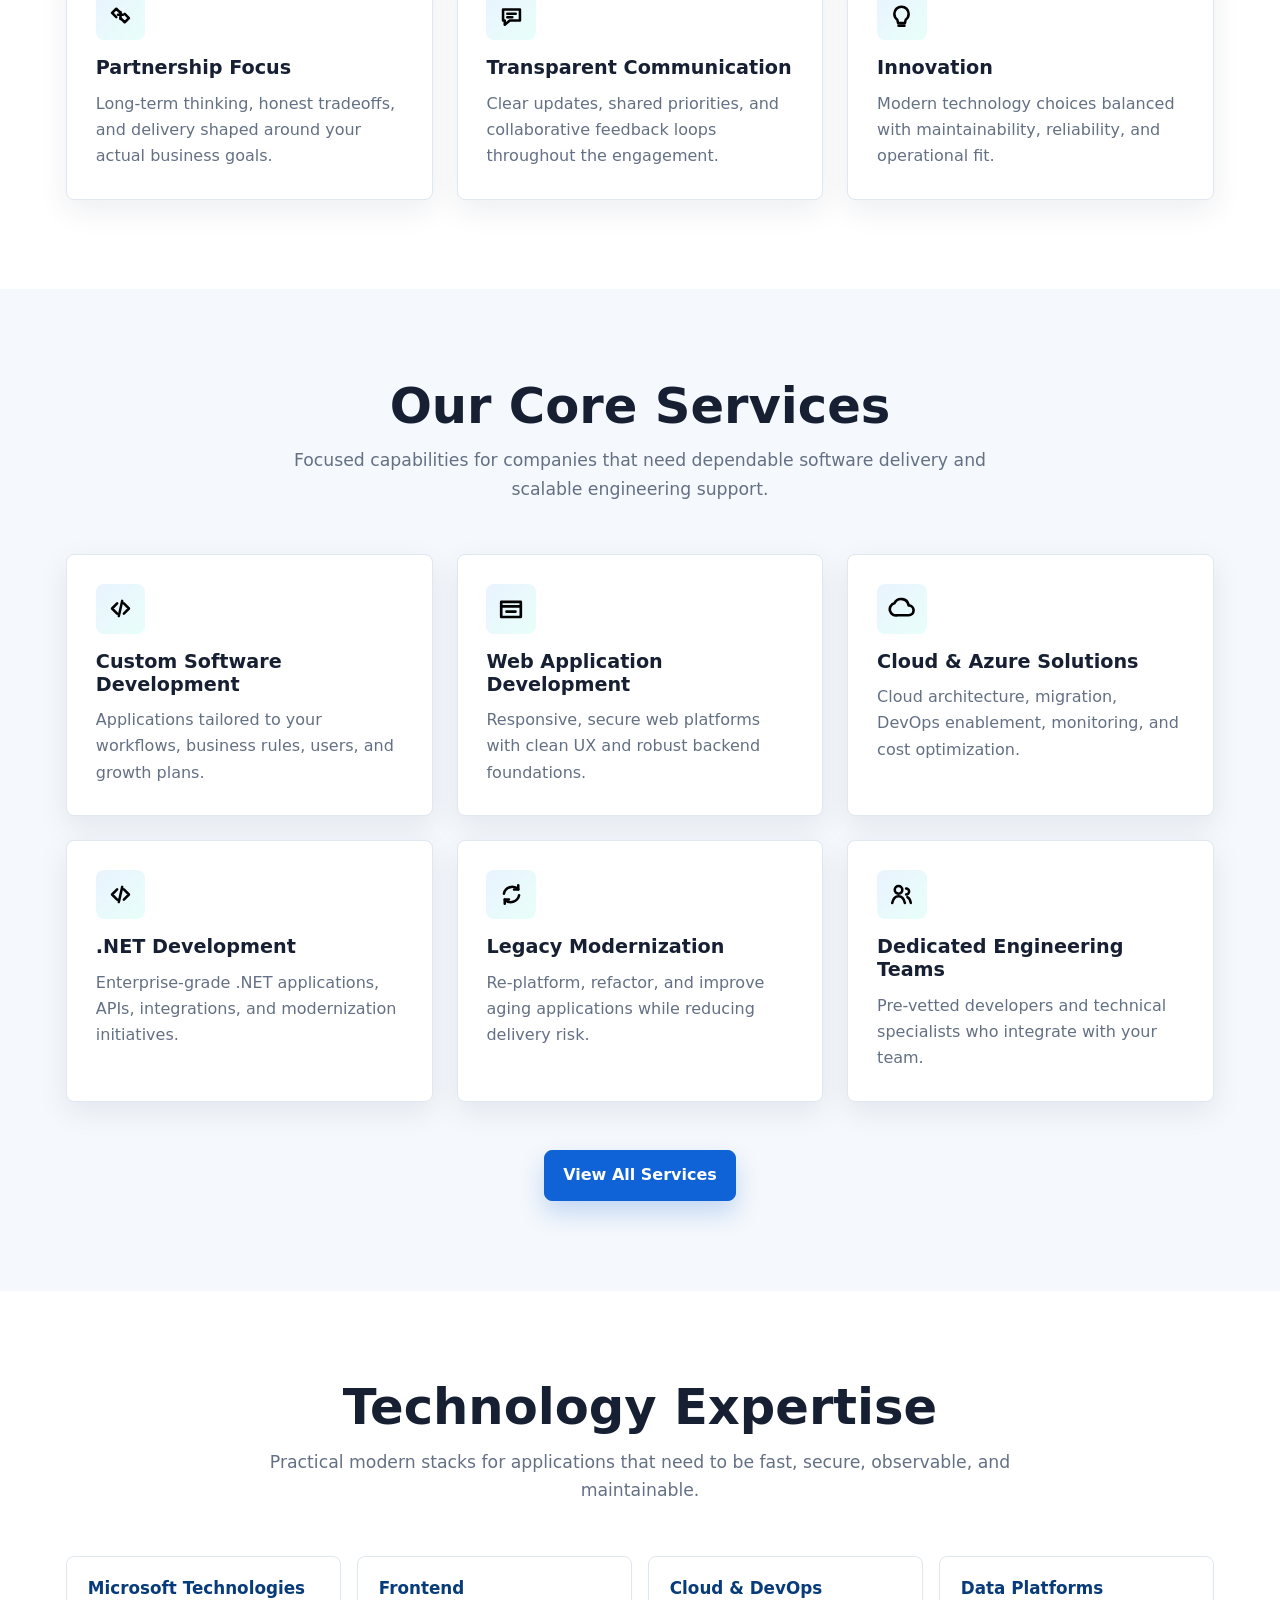
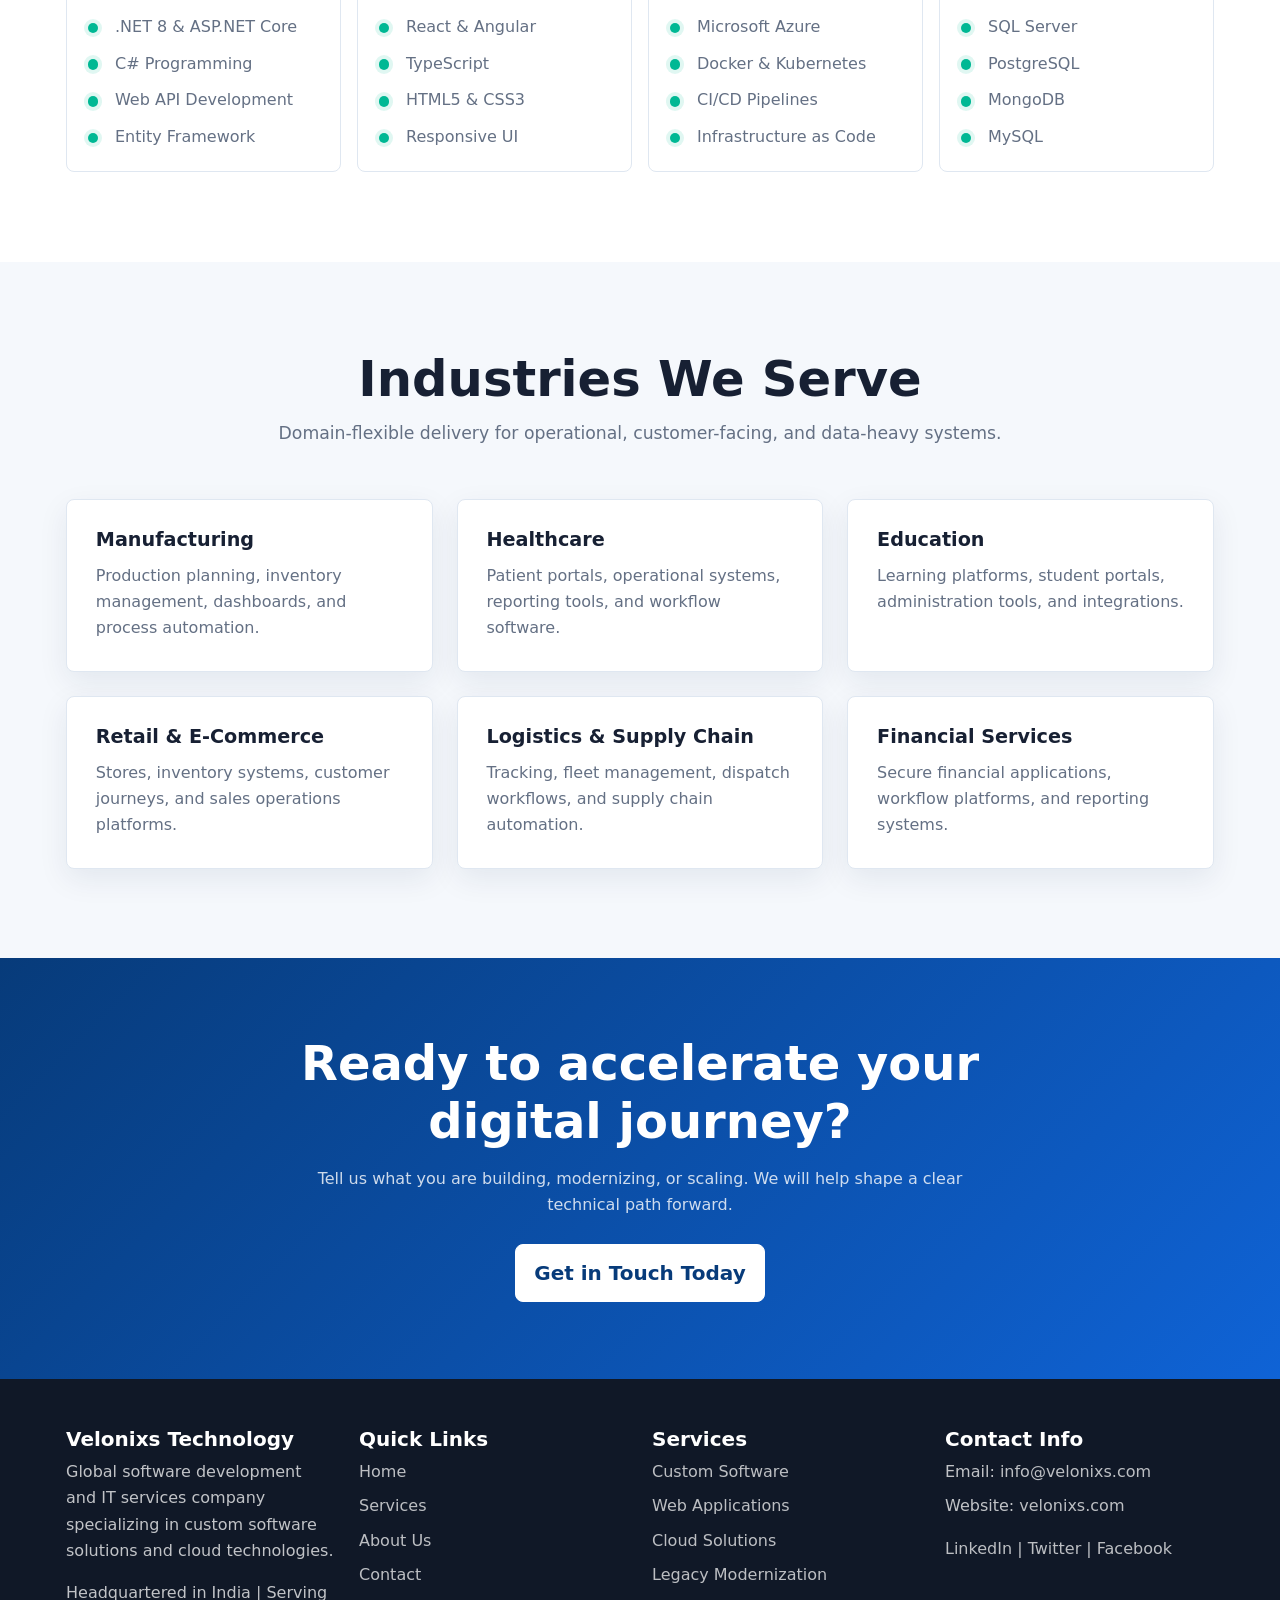
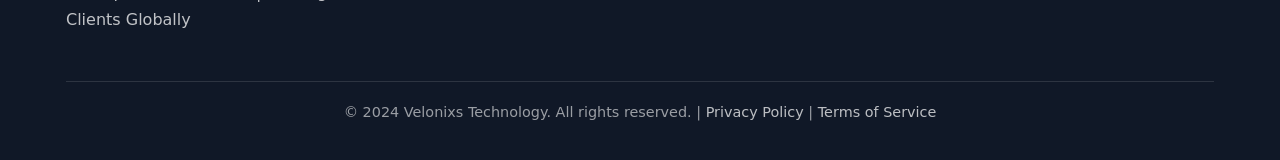
==== commit 11915fa1: "Add logo and icon assets" ====
--- a/index.html
+++ b/index.html
@@ -6,12 +6,13 @@
   <title>Velonixs - Software Development & IT Services</title>
   <meta name="description" content="Velonixs Technology builds custom software, cloud platforms, web applications, and dedicated engineering teams for growing businesses.">
   <link href="https://cdn.jsdelivr.net/npm/bootstrap@5.3.0/dist/css/bootstrap.min.css" rel="stylesheet">
+  <link rel="icon" href="assets/img/logo-mark.svg" type="image/svg+xml">
   <link rel="stylesheet" href="assets/css/style.css">
 </head>
 <body>
   <nav class="navbar navbar-expand-lg navbar-light bg-white sticky-top shadow-sm">
     <div class="container">
-      <a class="navbar-brand d-flex align-items-center" href="index.html"><span class="brand-mark">V</span>Velonixs</a>
+      <a class="navbar-brand d-flex align-items-center" href="index.html"><img src="assets/img/logo.svg" alt="Velonixs" class="brand-logo"></a>
       <button class="navbar-toggler" type="button" data-bs-toggle="collapse" data-bs-target="#navbarNav" aria-controls="navbarNav" aria-expanded="false" aria-label="Toggle navigation">
         <span class="navbar-toggler-icon"></span>
       </button>
@@ -64,42 +65,42 @@
         <div class="row g-4">
           <div class="col-md-6 col-lg-4">
             <article class="feature-card">
-              <span class="icon-box">EX</span>
+              <span class="icon-box icon-excellence" aria-hidden="true"></span>
               <h3>Enterprise Experience</h3>
               <p>Architecture-minded delivery for business-critical software, integrations, and internal platforms.</p>
             </article>
           </div>
           <div class="col-md-6 col-lg-4">
             <article class="feature-card">
-              <span class="icon-box">QA</span>
+              <span class="icon-box icon-quality" aria-hidden="true"></span>
               <h3>Quality First</h3>
               <p>Clean engineering practices, security awareness, and pragmatic testing from planning through launch.</p>
             </article>
           </div>
           <div class="col-md-6 col-lg-4">
             <article class="feature-card">
-              <span class="icon-box">ROI</span>
+              <span class="icon-box icon-value" aria-hidden="true"></span>
               <h3>Cost Effective</h3>
               <p>Flexible delivery models that help you increase output without overextending your core team.</p>
             </article>
           </div>
           <div class="col-md-6 col-lg-4">
             <article class="feature-card">
-              <span class="icon-box">PT</span>
+              <span class="icon-box icon-partnership" aria-hidden="true"></span>
               <h3>Partnership Focus</h3>
               <p>Long-term thinking, honest tradeoffs, and delivery shaped around your actual business goals.</p>
             </article>
           </div>
           <div class="col-md-6 col-lg-4">
             <article class="feature-card">
-              <span class="icon-box">CM</span>
+              <span class="icon-box icon-communication" aria-hidden="true"></span>
               <h3>Transparent Communication</h3>
               <p>Clear updates, shared priorities, and collaborative feedback loops throughout the engagement.</p>
             </article>
           </div>
           <div class="col-md-6 col-lg-4">
             <article class="feature-card">
-              <span class="icon-box">IN</span>
+              <span class="icon-box icon-innovation" aria-hidden="true"></span>
               <h3>Innovation</h3>
               <p>Modern technology choices balanced with maintainability, reliability, and operational fit.</p>
             </article>
@@ -117,42 +118,42 @@
         <div class="row g-4">
           <div class="col-md-6 col-xl-4">
             <article class="service-card">
-              <span class="icon-box">CS</span>
+              <span class="icon-box icon-code" aria-hidden="true"></span>
               <h3>Custom Software Development</h3>
               <p>Applications tailored to your workflows, business rules, users, and growth plans.</p>
             </article>
           </div>
           <div class="col-md-6 col-xl-4">
             <article class="service-card">
-              <span class="icon-box">WEB</span>
+              <span class="icon-box icon-web" aria-hidden="true"></span>
               <h3>Web Application Development</h3>
               <p>Responsive, secure web platforms with clean UX and robust backend foundations.</p>
             </article>
           </div>
           <div class="col-md-6 col-xl-4">
             <article class="service-card">
-              <span class="icon-box">AZ</span>
+              <span class="icon-box icon-cloud" aria-hidden="true"></span>
               <h3>Cloud & Azure Solutions</h3>
               <p>Cloud architecture, migration, DevOps enablement, monitoring, and cost optimization.</p>
             </article>
           </div>
           <div class="col-md-6 col-xl-4">
             <article class="service-card">
-              <span class="icon-box">.NET</span>
+              <span class="icon-box icon-dotnet" aria-hidden="true"></span>
               <h3>.NET Development</h3>
               <p>Enterprise-grade .NET applications, APIs, integrations, and modernization initiatives.</p>
             </article>
           </div>
           <div class="col-md-6 col-xl-4">
             <article class="service-card">
-              <span class="icon-box">MOD</span>
+              <span class="icon-box icon-modernize" aria-hidden="true"></span>
               <h3>Legacy Modernization</h3>
               <p>Re-platform, refactor, and improve aging applications while reducing delivery risk.</p>
             </article>
           </div>
           <div class="col-md-6 col-xl-4">
             <article class="service-card">
-              <span class="icon-box">TEAM</span>
+              <span class="icon-box icon-team" aria-hidden="true"></span>
               <h3>Dedicated Engineering Teams</h3>
               <p>Pre-vetted developers and technical specialists who integrate with your team.</p>
             </article>
--- a/assets/css/style.css
+++ b/assets/css/style.css
@@ -62,16 +62,9 @@
   letter-spacing: 0;
 }
 
-.brand-mark {
-  display: inline-grid;
-  width: 2.25rem;
-  height: 2.25rem;
-  place-items: center;
-  margin-right: 0.55rem;
-  border-radius: 8px;
-  color: #fff;
-  background: linear-gradient(135deg, var(--brand), var(--accent));
-  font-size: 1rem;
+.brand-logo {
+  width: clamp(8.7rem, 16vw, 10.8rem);
+  height: auto;
 }
 
 .nav-link {
@@ -306,10 +299,90 @@
   place-items: center;
   margin-bottom: 1rem;
   border-radius: 8px;
-  color: var(--brand-dark);
   background: linear-gradient(135deg, var(--brand-soft), #e8fff9);
-  font-size: 0.9rem;
-  font-weight: 850;
+}
+
+.icon-box::before {
+  content: "";
+  width: 1.72rem;
+  height: 1.72rem;
+  background-image: var(--icon-url);
+  background-position: center;
+  background-repeat: no-repeat;
+  background-size: contain;
+}
+
+.icon-cloud {
+  --icon-url: url("../img/icons/cloud.svg");
+}
+
+.icon-code,
+.icon-dotnet {
+  --icon-url: url("../img/icons/code.svg");
+}
+
+.icon-communication,
+.icon-consultation {
+  --icon-url: url("../img/icons/communication.svg");
+}
+
+.icon-email {
+  --icon-url: url("../img/icons/email.svg");
+}
+
+.icon-excellence {
+  --icon-url: url("../img/icons/excellence.svg");
+}
+
+.icon-global,
+.icon-location {
+  --icon-url: url("../img/icons/global.svg");
+}
+
+.icon-innovation {
+  --icon-url: url("../img/icons/innovation.svg");
+}
+
+.icon-learning {
+  --icon-url: url("../img/icons/learning.svg");
+}
+
+.icon-modernize {
+  --icon-url: url("../img/icons/modernize.svg");
+}
+
+.icon-partnership,
+.icon-custom {
+  --icon-url: url("../img/icons/partnership.svg");
+}
+
+.icon-quality,
+.icon-ok {
+  --icon-url: url("../img/icons/quality.svg");
+}
+
+.icon-response {
+  --icon-url: url("../img/icons/response.svg");
+}
+
+.icon-support {
+  --icon-url: url("../img/icons/support.svg");
+}
+
+.icon-team {
+  --icon-url: url("../img/icons/team.svg");
+}
+
+.icon-trust {
+  --icon-url: url("../img/icons/trust.svg");
+}
+
+.icon-value {
+  --icon-url: url("../img/icons/value.svg");
+}
+
+.icon-web {
+  --icon-url: url("../img/icons/web.svg");
 }
 
 .feature-card h3,
@@ -359,6 +432,19 @@
   margin-top: 1rem;
   font-size: clamp(2.5rem, 5vw, 4rem);
   line-height: 1;
+}
+
+.visual-icon {
+  display: block;
+  width: clamp(4rem, 8vw, 6.5rem);
+  height: clamp(4rem, 8vw, 6.5rem);
+  margin-top: 1rem;
+  background-image: var(--icon-url);
+  background-position: center;
+  background-repeat: no-repeat;
+  background-size: contain;
+  filter: brightness(0) invert(1);
+  opacity: 0.92;
 }
 
 .check-list {
@@ -606,13 +692,8 @@
 }
 
 @media (max-width: 575.98px) {
-  .brand-mark {
-    width: 2rem;
-    height: 2rem;
-  }
-
   .navbar-brand {
-    font-size: 1.25rem;
+    max-width: 11rem;
   }
 
   .tech-grid {
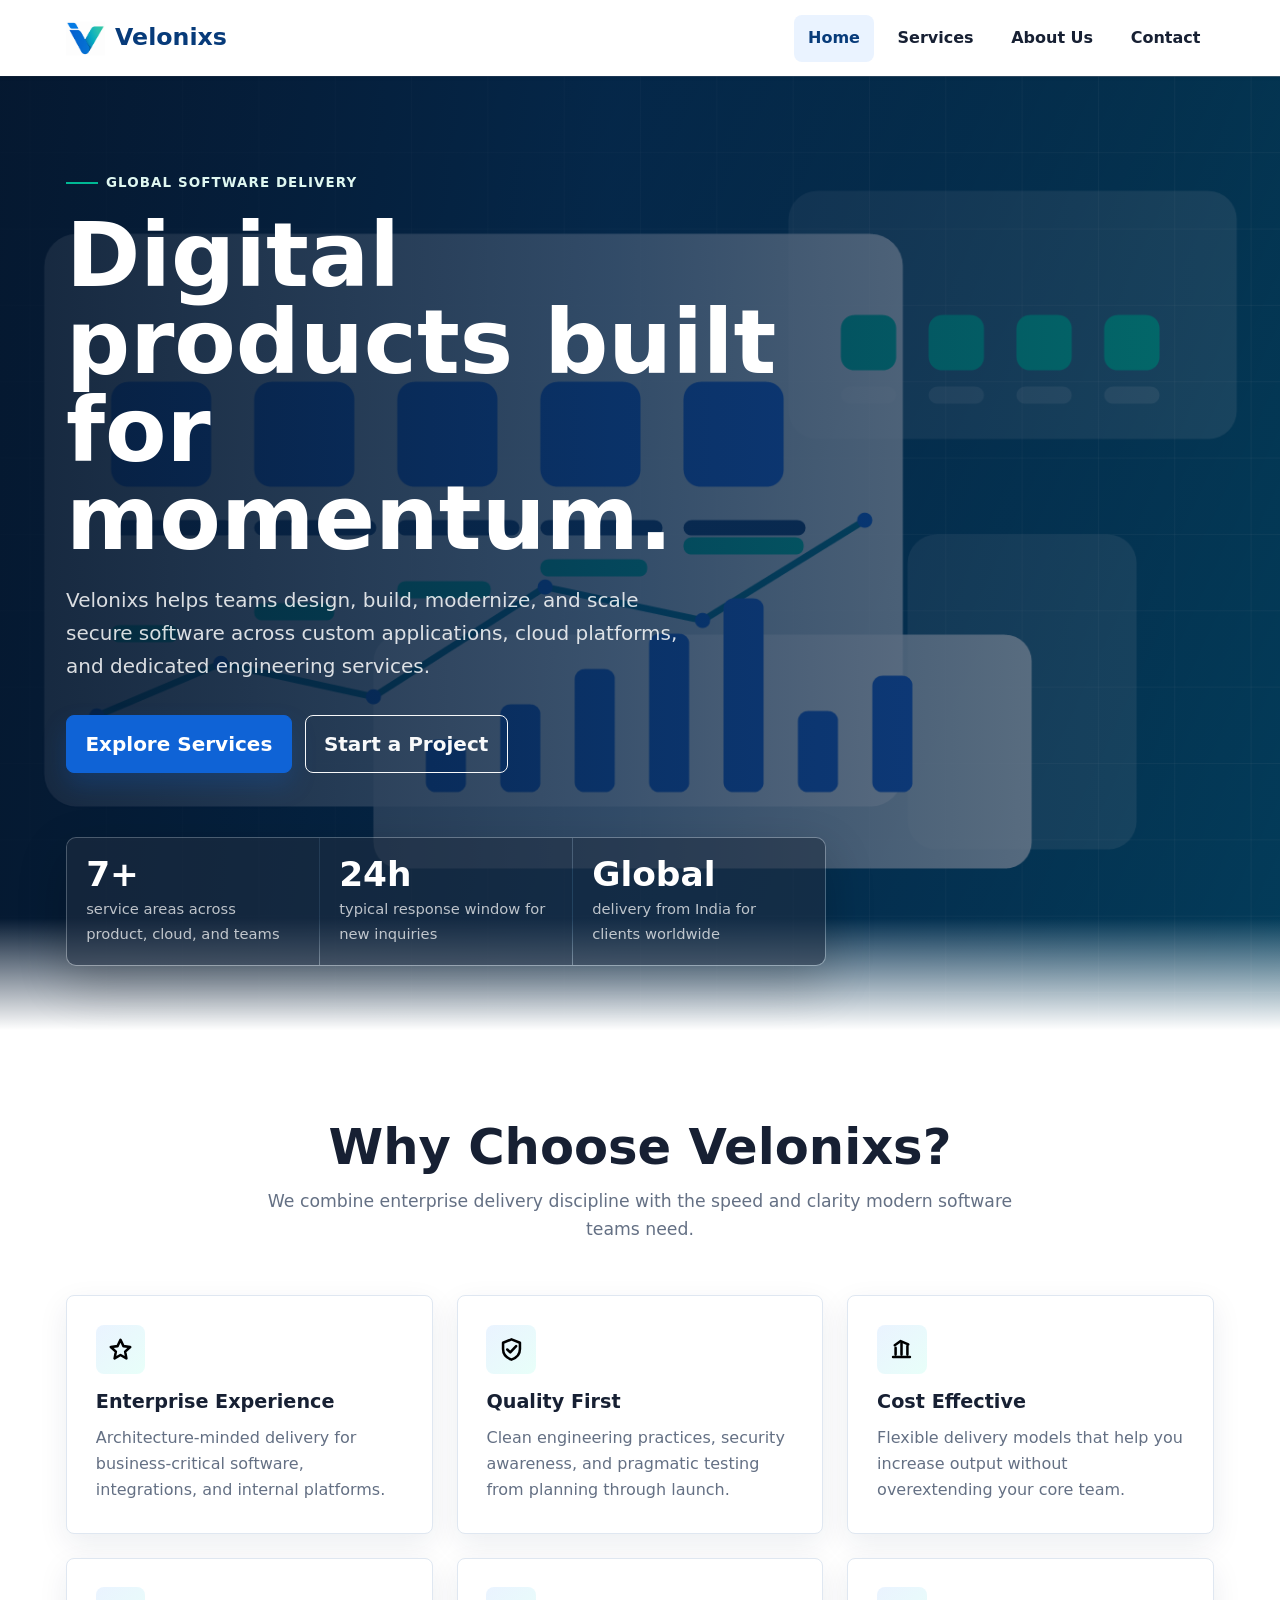
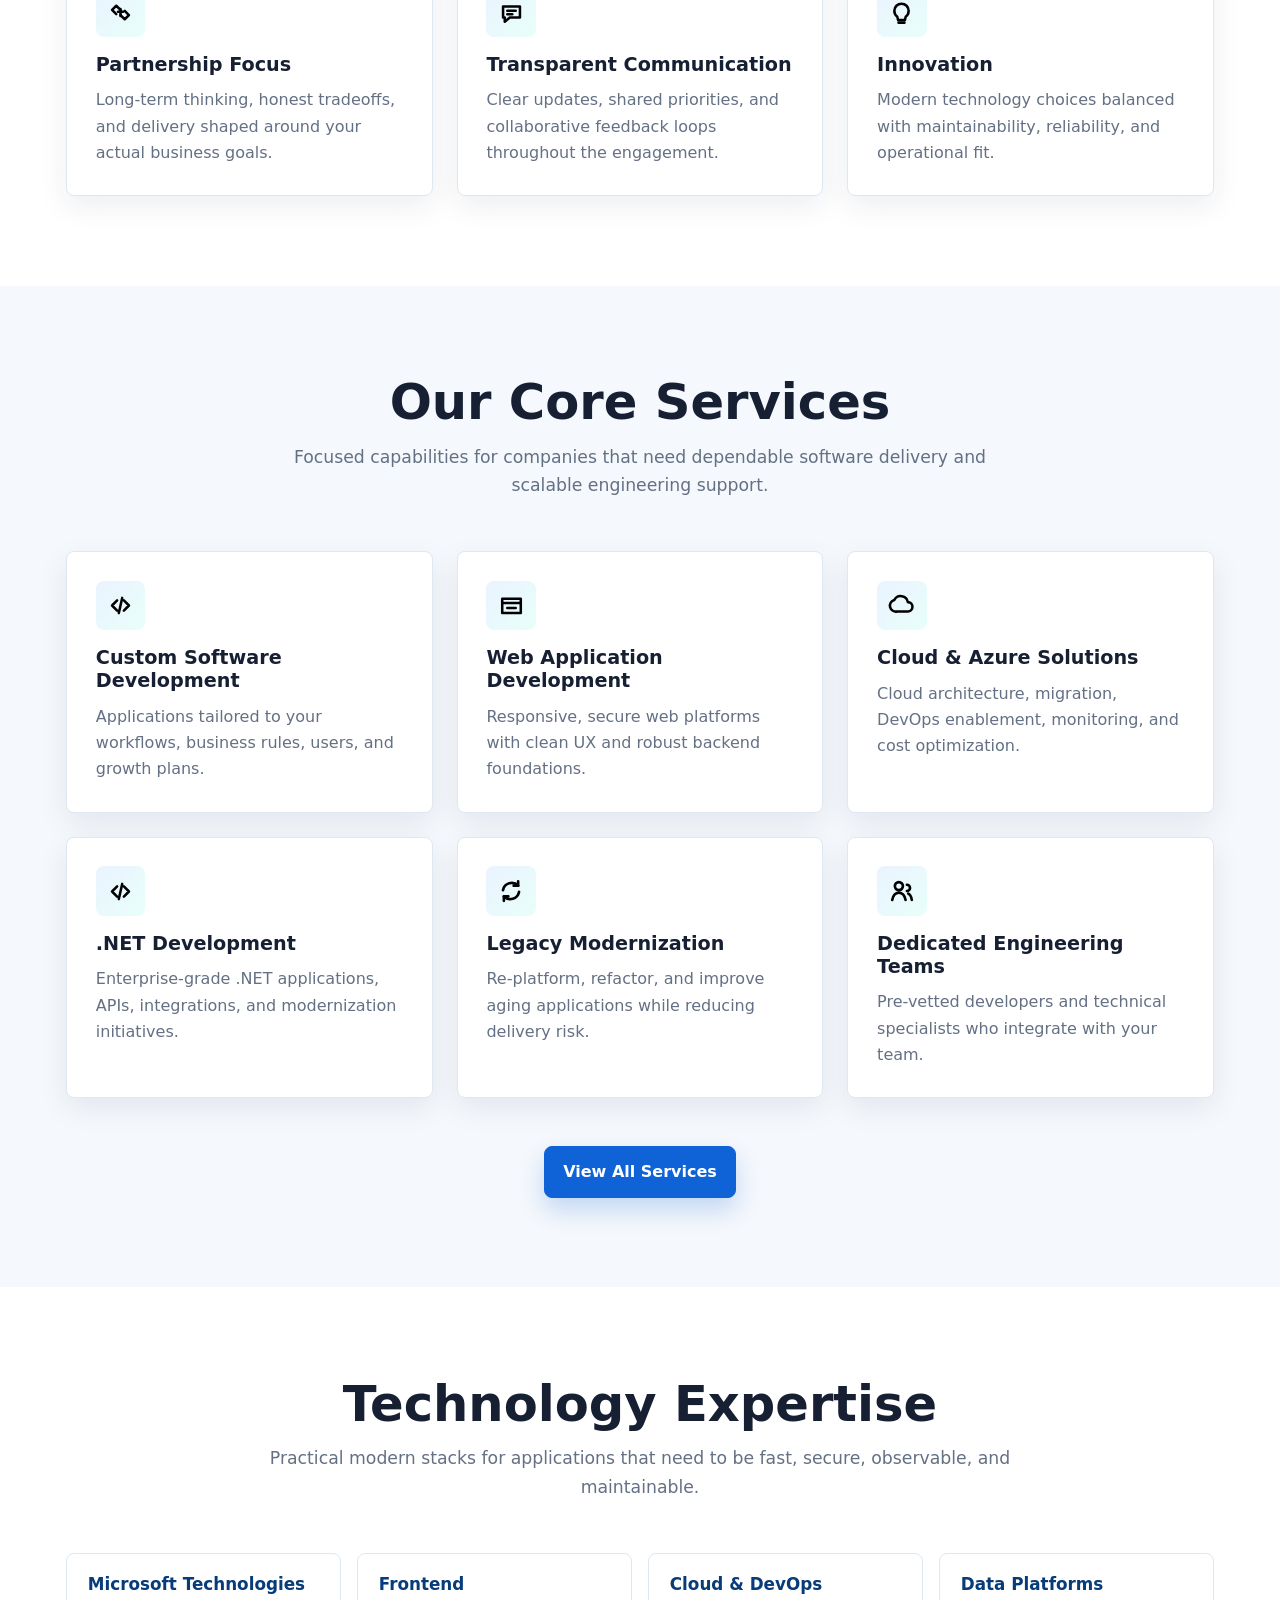
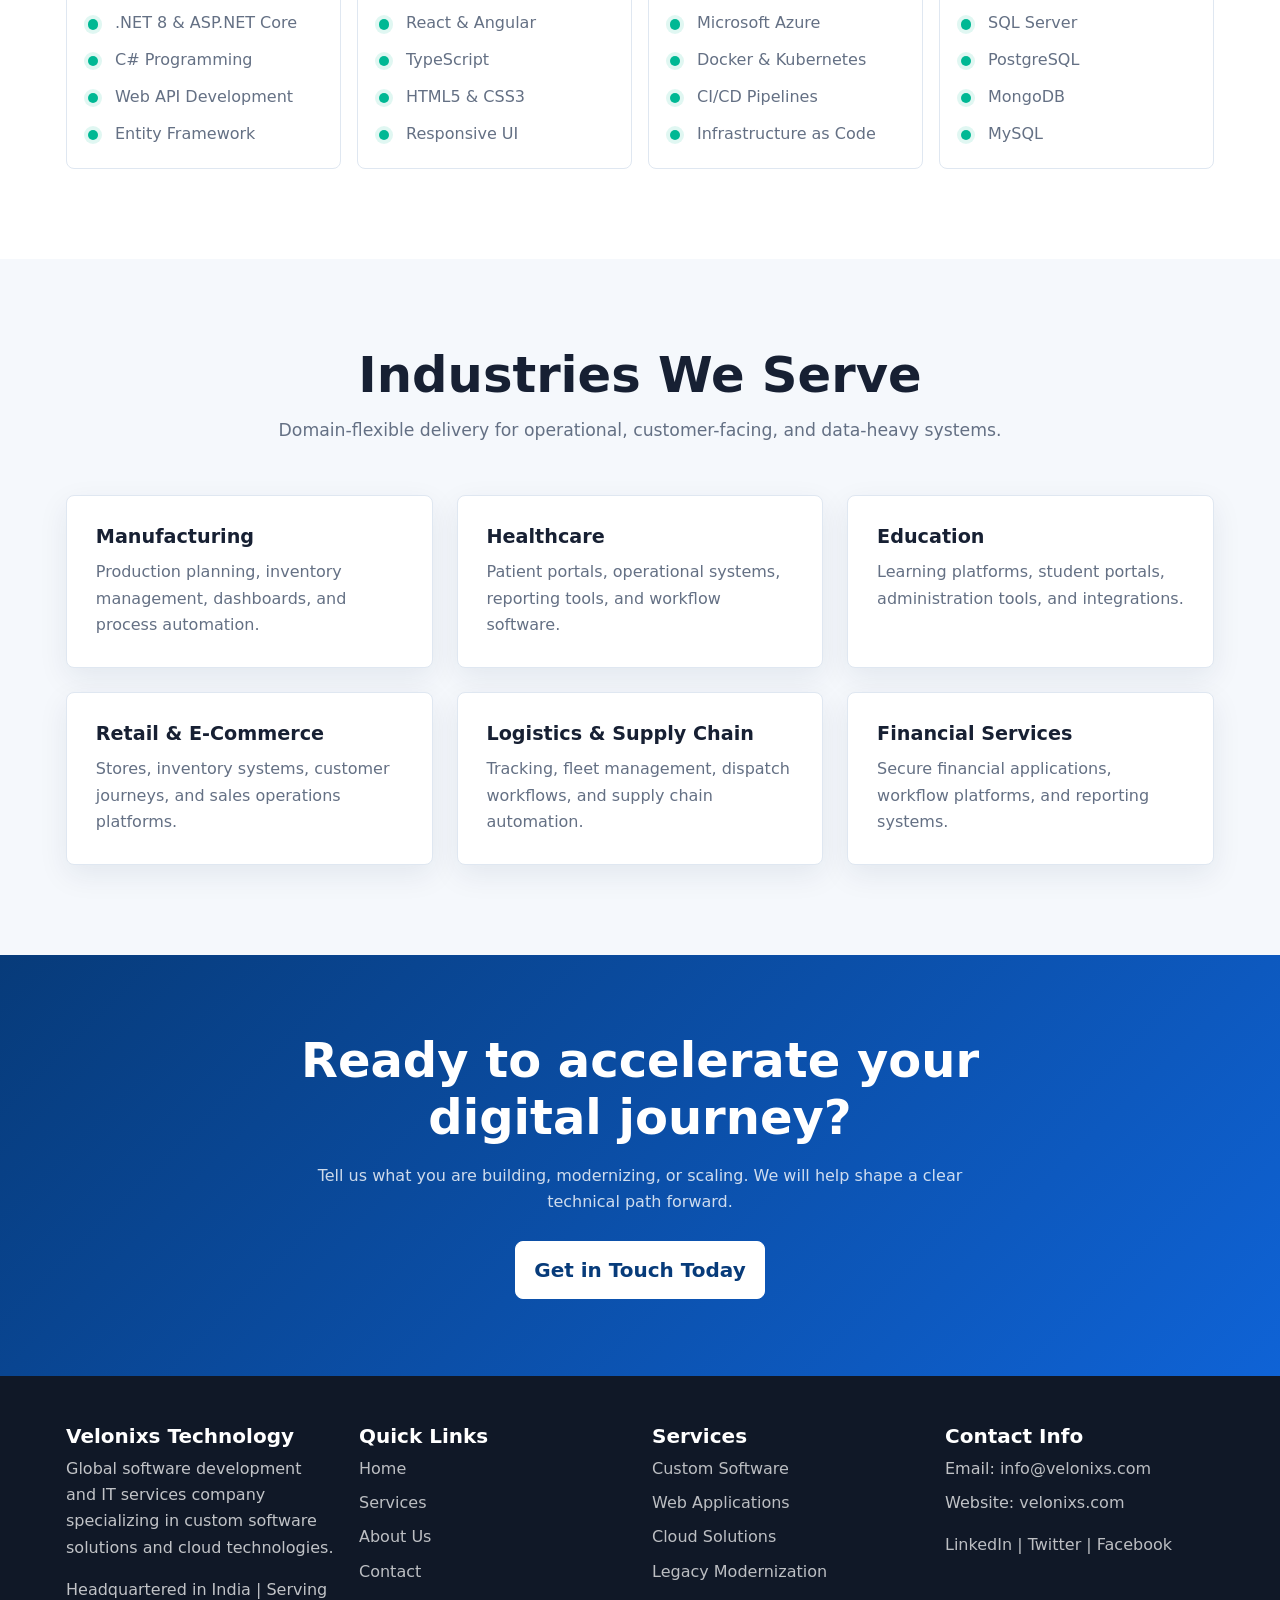
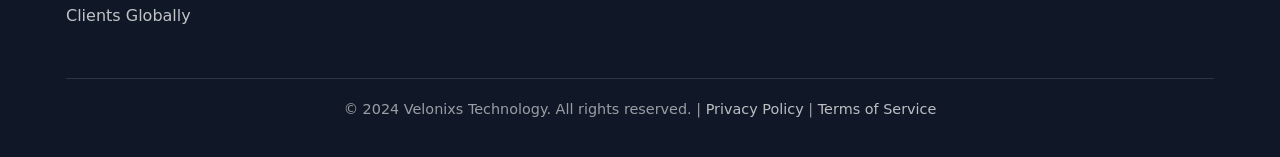
==== commit 70555a43: "Use provided logo asset" ====
--- a/index.html
+++ b/index.html
@@ -6,13 +6,13 @@
   <title>Velonixs - Software Development & IT Services</title>
   <meta name="description" content="Velonixs Technology builds custom software, cloud platforms, web applications, and dedicated engineering teams for growing businesses.">
   <link href="https://cdn.jsdelivr.net/npm/bootstrap@5.3.0/dist/css/bootstrap.min.css" rel="stylesheet">
-  <link rel="icon" href="assets/img/logo-mark.svg" type="image/svg+xml">
+  <link rel="icon" href="assets/images/logo-nav.png" type="image/png">
   <link rel="stylesheet" href="assets/css/style.css">
 </head>
 <body>
   <nav class="navbar navbar-expand-lg navbar-light bg-white sticky-top shadow-sm">
     <div class="container">
-      <a class="navbar-brand d-flex align-items-center" href="index.html"><img src="assets/img/logo.svg" alt="Velonixs" class="brand-logo"></a>
+      <a class="navbar-brand d-flex align-items-center" href="index.html"><img src="assets/images/logo-nav.png" alt="Velonixs logo" class="brand-logo"><span class="brand-name">Velonixs</span></a>
       <button class="navbar-toggler" type="button" data-bs-toggle="collapse" data-bs-target="#navbarNav" aria-controls="navbarNav" aria-expanded="false" aria-label="Toggle navigation">
         <span class="navbar-toggler-icon"></span>
       </button>
--- a/assets/css/style.css
+++ b/assets/css/style.css
@@ -63,8 +63,17 @@
 }
 
 .brand-logo {
-  width: clamp(8.7rem, 16vw, 10.8rem);
-  height: auto;
+  width: 2.45rem;
+  height: 2.45rem;
+  object-fit: contain;
+}
+
+.brand-name {
+  margin-left: 0.62rem;
+  color: var(--brand-dark);
+  font-size: clamp(1.28rem, 2vw, 1.48rem);
+  font-weight: 850;
+  line-height: 1;
 }
 
 .nav-link {
@@ -693,7 +702,7 @@
 
 @media (max-width: 575.98px) {
   .navbar-brand {
-    max-width: 11rem;
+    max-width: 12rem;
   }
 
   .tech-grid {
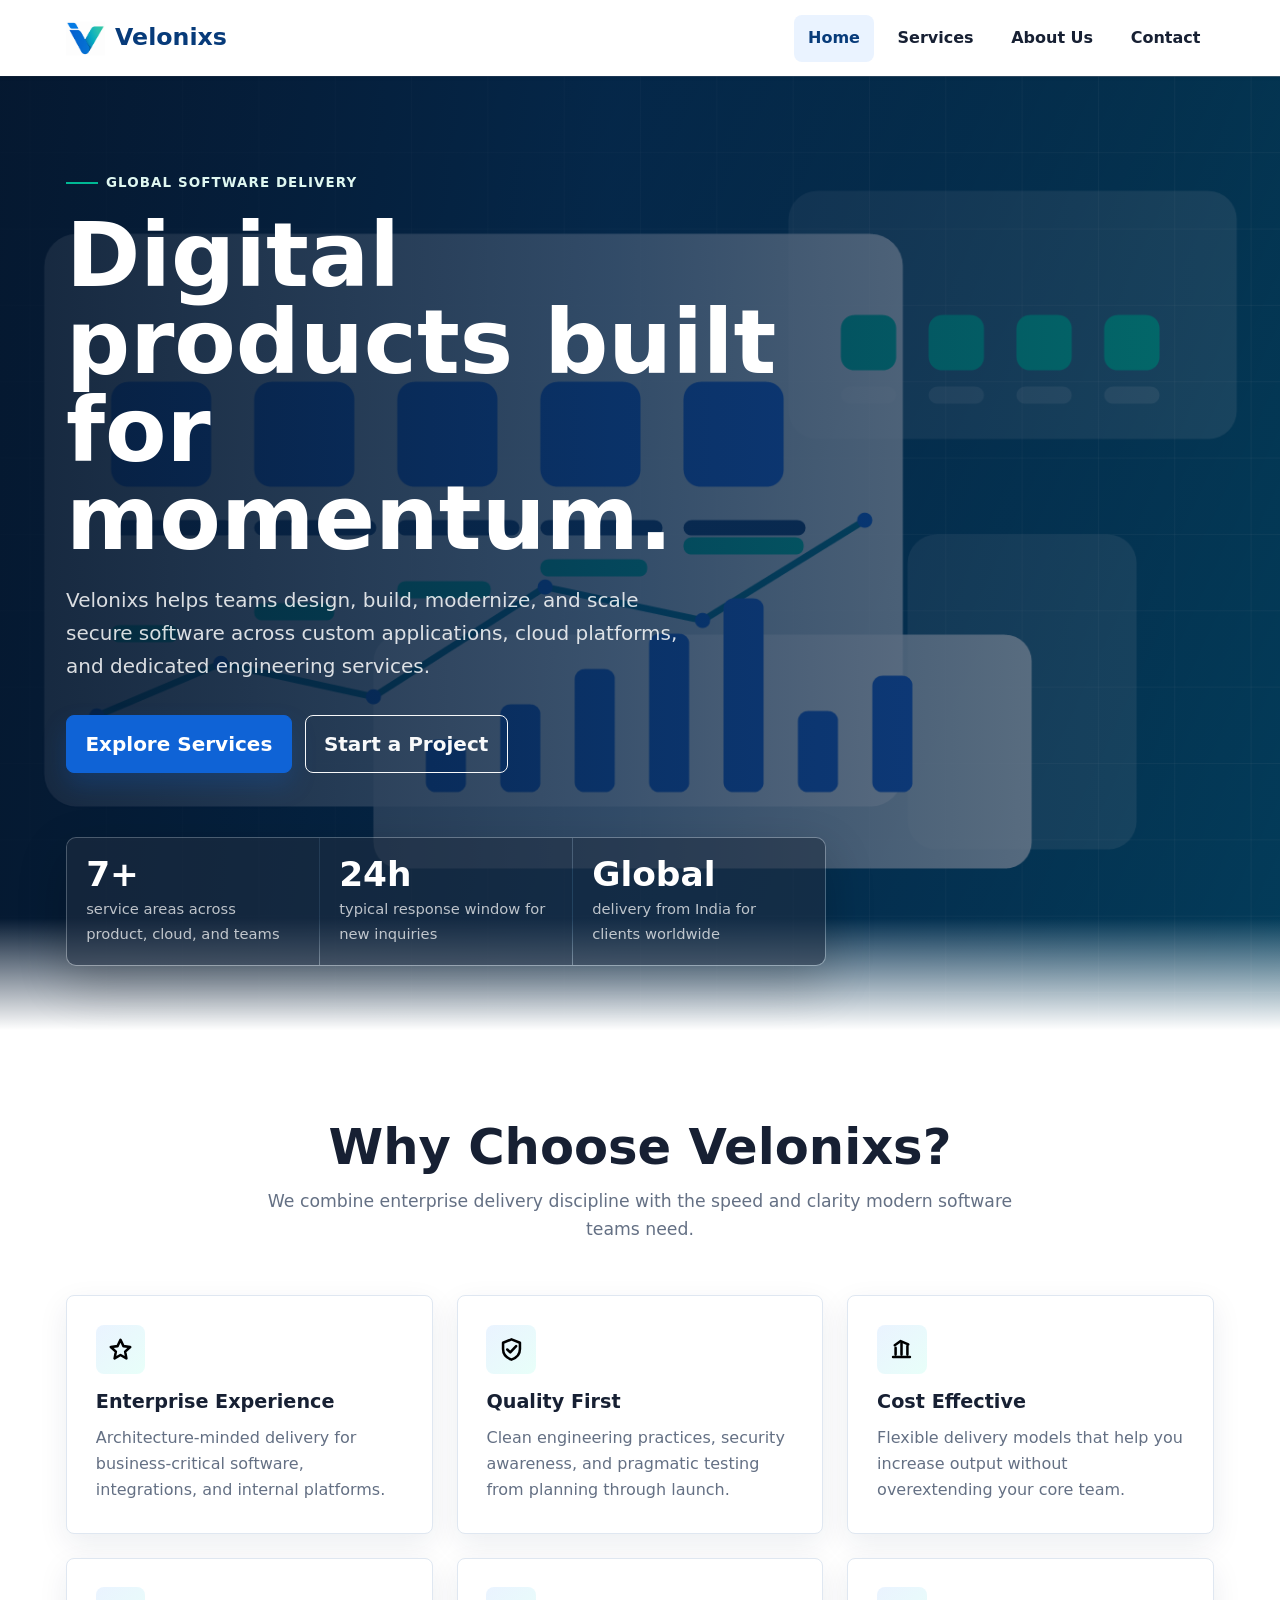
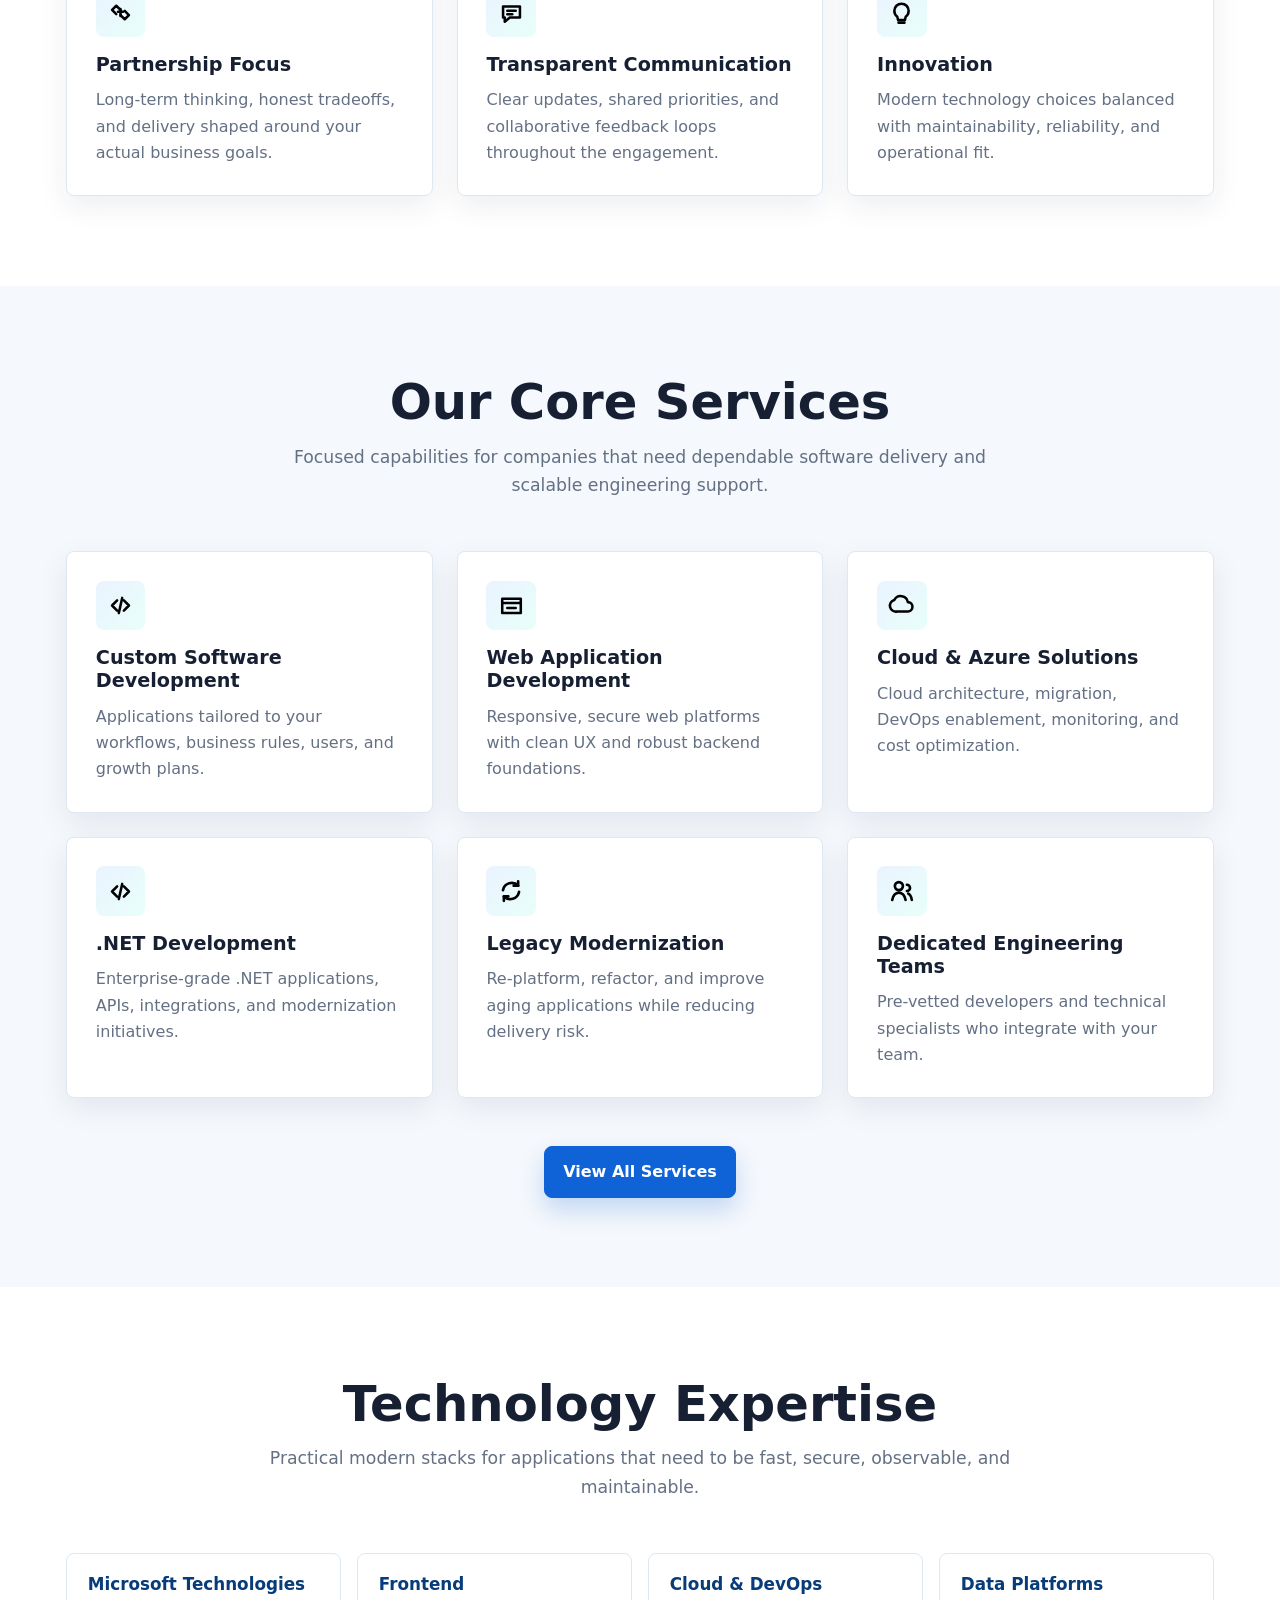
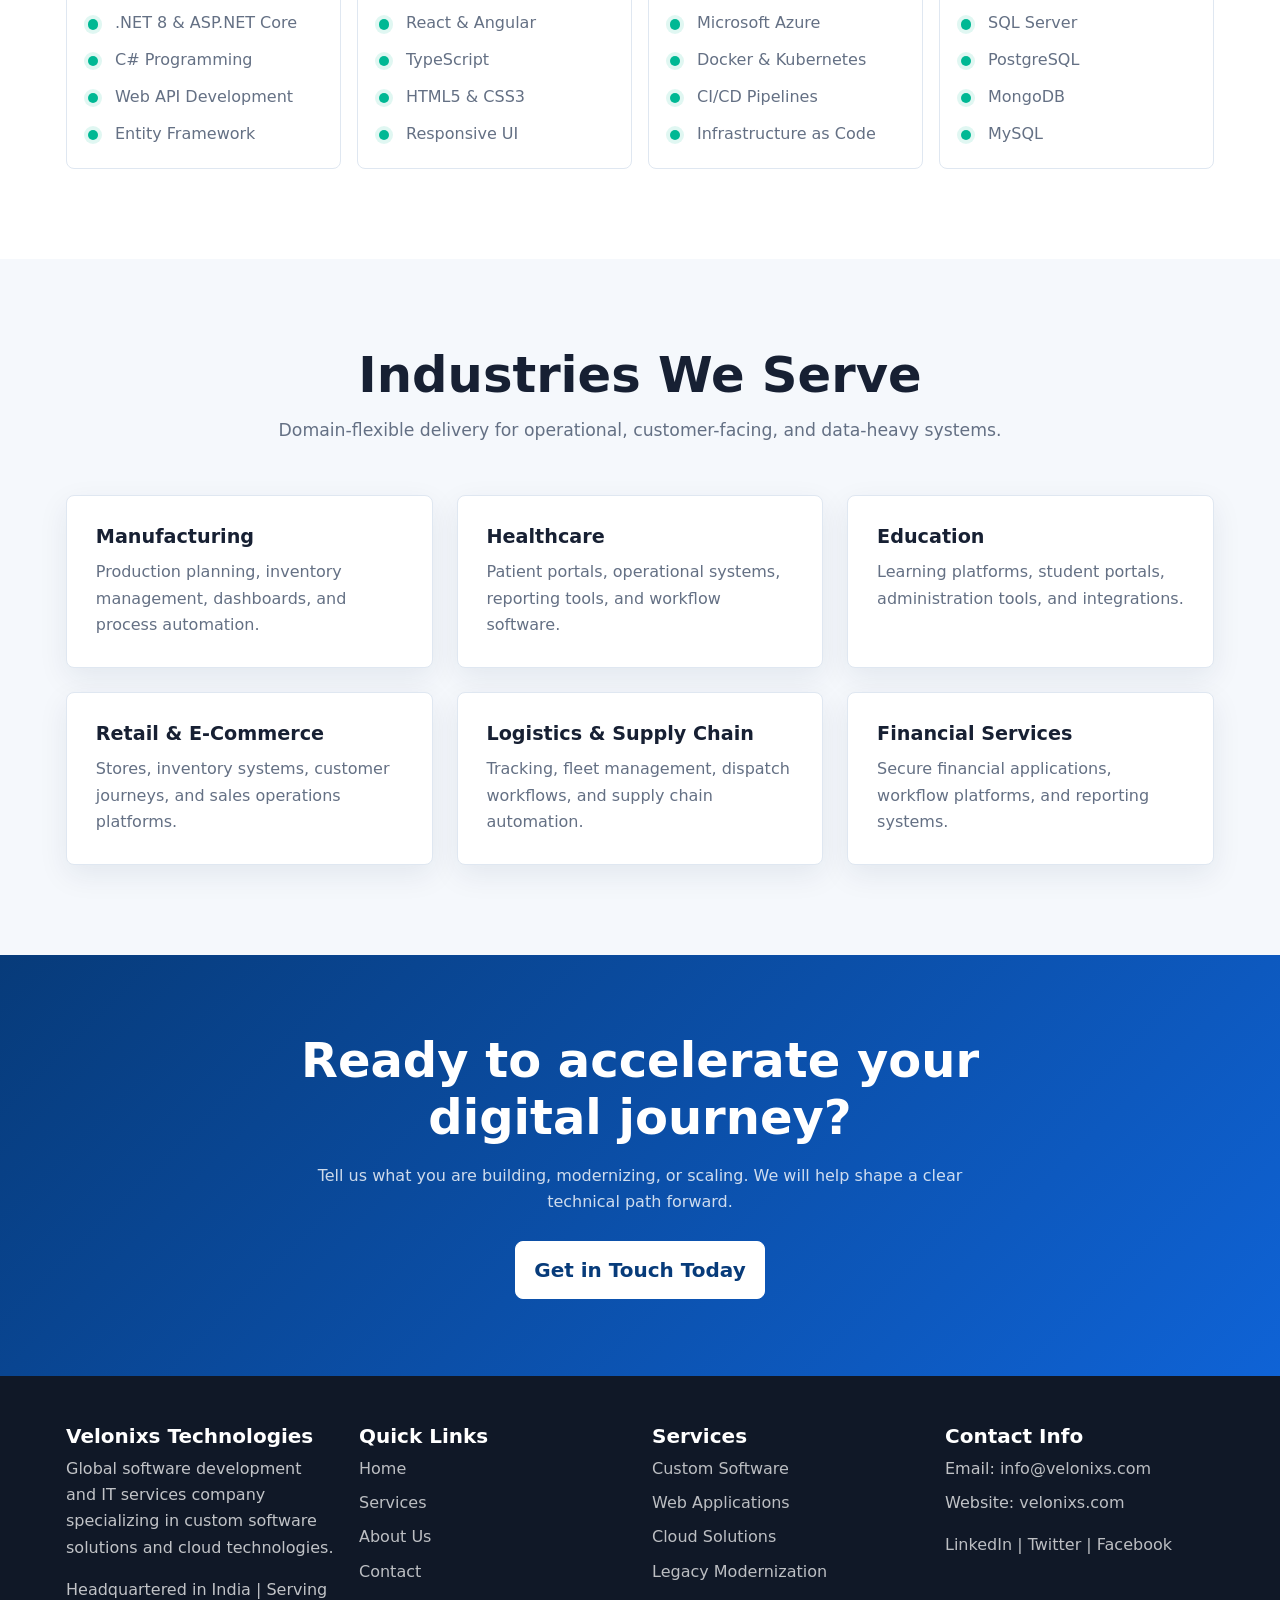
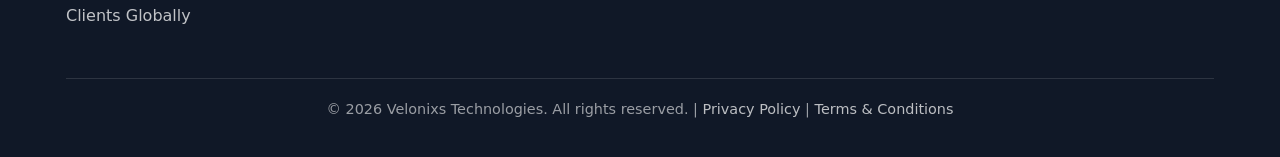
==== commit 6063fba8: "Add legal pages and update footer" ====
--- a/index.html
+++ b/index.html
@@ -272,7 +272,7 @@
     <div class="container">
       <div class="row g-4">
         <div class="col-md-6 col-lg-3">
-          <h5>Velonixs Technology</h5>
+          <h5>Velonixs Technologies</h5>
           <p>Global software development and IT services company specializing in custom software solutions and cloud technologies.</p>
           <p>Headquartered in India | Serving Clients Globally</p>
         </div>
@@ -299,12 +299,12 @@
           <ul class="list-unstyled">
             <li class="mb-2">Email: <a href="mailto:info@velonixs.com">info@velonixs.com</a></li>
             <li class="mb-2">Website: <a href="https://velonixs.com">velonixs.com</a></li>
-            <li class="mt-3"><a href="#">LinkedIn</a> | <a href="#">Twitter</a> | <a href="#">Facebook</a></li>
+            <li class="mt-3"><a href="https://www.linkedin.com/company/velonixs-technologies/" target="_blank" rel="noopener noreferrer">LinkedIn</a> | <a href="#">Twitter</a> | <a href="#">Facebook</a></li>
           </ul>
         </div>
       </div>
       <div class="footer-bottom">
-        <p>&copy; 2024 Velonixs Technology. All rights reserved. | <a href="#">Privacy Policy</a> | <a href="#">Terms of Service</a></p>
+        <p>&copy; 2026 Velonixs Technologies. All rights reserved. | <a href="privacy-policy.html">Privacy Policy</a> | <a href="terms-conditions.html">Terms &amp; Conditions</a></p>
       </div>
     </div>
   </footer>
--- a/assets/css/style.css
+++ b/assets/css/style.css
@@ -575,6 +575,137 @@
   --bs-accordion-active-color: var(--brand-dark);
 }
 
+.legal-hero .eyebrow {
+  color: #dff7f1;
+  justify-content: center;
+}
+
+.legal-section {
+  background:
+    linear-gradient(180deg, var(--surface-alt), #fff 22rem);
+}
+
+.legal-intro {
+  display: flex;
+  align-items: center;
+  justify-content: space-between;
+  gap: 1.5rem;
+  padding: clamp(1.35rem, 3vw, 2rem);
+  margin-bottom: 1.5rem;
+  border: 1px solid var(--line);
+  border-radius: 8px;
+  background: #fff;
+  box-shadow: var(--shadow-soft);
+}
+
+.legal-intro h2 {
+  margin: 0 0 0.55rem;
+  color: var(--brand-dark);
+  font-size: clamp(1.45rem, 3vw, 2.2rem);
+  font-weight: 850;
+}
+
+.legal-intro p {
+  max-width: 760px;
+  margin: 0;
+  color: var(--muted);
+}
+
+.legal-summary {
+  margin-bottom: clamp(2rem, 4vw, 3rem);
+}
+
+.legal-summary-card {
+  height: 100%;
+  padding: clamp(1.2rem, 3vw, 1.65rem);
+  border: 1px solid var(--line);
+  border-radius: 8px;
+  background: #fff;
+  box-shadow: var(--shadow-soft);
+}
+
+.legal-summary-card h3 {
+  margin: 0 0 0.55rem;
+  color: var(--ink);
+  font-size: 1.12rem;
+  font-weight: 800;
+}
+
+.legal-summary-card p {
+  margin: 0;
+  color: var(--muted);
+}
+
+.legal-layout {
+  display: grid;
+  grid-template-columns: minmax(220px, 270px) minmax(0, 1fr);
+  gap: 1.5rem;
+  align-items: start;
+}
+
+.legal-toc {
+  position: sticky;
+  top: 6.25rem;
+  padding: 1.25rem;
+  border: 1px solid var(--line);
+  border-radius: 8px;
+  background: #fff;
+  box-shadow: var(--shadow-soft);
+}
+
+.legal-toc h3 {
+  margin: 0 0 0.85rem;
+  color: var(--brand-dark);
+  font-size: 1rem;
+  font-weight: 850;
+}
+
+.legal-toc a {
+  display: block;
+  padding: 0.55rem 0;
+  border-top: 1px solid var(--line);
+  color: var(--muted);
+  font-weight: 700;
+}
+
+.legal-toc a:hover {
+  color: var(--brand-dark);
+}
+
+.legal-content {
+  display: grid;
+  gap: 1rem;
+}
+
+.legal-card {
+  padding: clamp(1.35rem, 3vw, 2rem);
+  border: 1px solid var(--line);
+  border-radius: 8px;
+  background: #fff;
+  box-shadow: var(--shadow-soft);
+  scroll-margin-top: 7rem;
+}
+
+.legal-card h2 {
+  margin: 0 0 0.8rem;
+  color: var(--brand-dark);
+  font-size: clamp(1.35rem, 3vw, 1.9rem);
+  font-weight: 850;
+}
+
+.legal-card p {
+  color: var(--muted);
+}
+
+.legal-card p:last-child,
+.legal-card .check-list:last-child {
+  margin-bottom: 0;
+}
+
+.legal-contact-card {
+  background: linear-gradient(135deg, var(--brand-soft), #fff);
+}
+
 .footer {
   padding: 3rem 0 1.2rem;
   color: rgba(255, 255, 255, 0.74);
@@ -698,6 +829,19 @@
   .service-visual {
     min-height: 220px;
   }
+
+  .legal-intro {
+    align-items: flex-start;
+    flex-direction: column;
+  }
+
+  .legal-layout {
+    grid-template-columns: 1fr;
+  }
+
+  .legal-toc {
+    position: static;
+  }
 }
 
 @media (max-width: 575.98px) {
